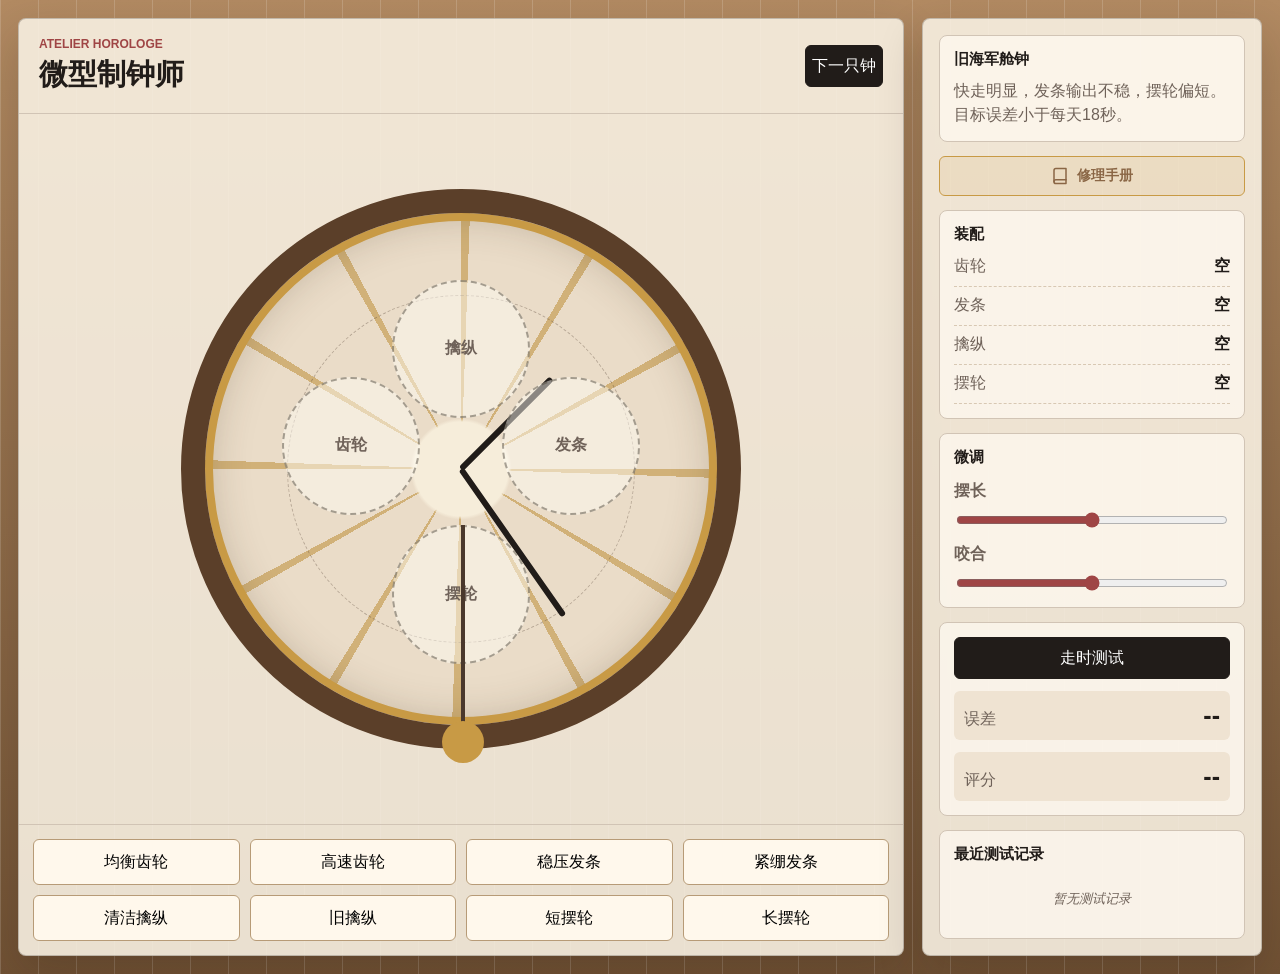
==== index.html @ f0178ba2 ".41104836935399:5402ce473f9d17335f4ff7cd0ebc2e00_6a2e8ff6eaec315a924a44b6.6a2e8ffaeaec315a924a44b8.6" ====
<!doctype html>
<html lang="zh-CN">
  <head>
    <meta charset="UTF-8" />
    <meta name="viewport" content="width=device-width, initial-scale=1.0" />
    <title>微型制钟师</title>
    <link rel="stylesheet" href="./styles.css" />
  </head>
  <body>
    <main class="workbench">
      <section class="clock-area">
        <header class="top">
          <div>
            <p>Atelier Horologe</p>
            <h1>微型制钟师</h1>
          </div>
          <button id="newJob">下一只钟</button>
        </header>

        <div class="clock-shell">
          <div class="clock-face">
            <div class="hand hour"></div>
            <div class="hand minute"></div>
            <div class="socket socket-gear" data-slot="gear"><span>齿轮</span><div class="socket-replace-badge"></div></div>
            <div class="socket socket-spring" data-slot="spring"><span>发条</span><div class="socket-replace-badge"></div></div>
            <div class="socket socket-escapement" data-slot="escapement"><span>擒纵</span><div class="socket-replace-badge"></div></div>
            <div class="socket socket-pendulum" data-slot="pendulum"><span>摆轮</span><div class="socket-replace-badge"></div></div>
            <div class="pendulum" id="pendulum"></div>
          </div>
        </div>

        <div class="parts" aria-label="零件托盘">
          <button draggable="true" data-part="gear:balanced">均衡齿轮</button>
          <button draggable="true" data-part="gear:fast">高速齿轮</button>
          <button draggable="true" data-part="spring:steady">稳压发条</button>
          <button draggable="true" data-part="spring:tight">紧绷发条</button>
          <button draggable="true" data-part="escapement:clean">清洁擒纵</button>
          <button draggable="true" data-part="escapement:worn">旧擒纵</button>
          <button draggable="true" data-part="pendulum:short">短摆轮</button>
          <button draggable="true" data-part="pendulum:long">长摆轮</button>
        </div>
      </section>

      <aside class="side">
        <section class="job">
          <h2 id="jobName">旧海军舱钟</h2>
          <p id="jobFault">故障记录载入中</p>
        </section>

        <button id="manualBtn" class="manual-trigger" aria-label="打开修理手册">
          <svg width="18" height="18" viewBox="0 0 24 24" fill="none" stroke="currentColor" stroke-width="2" stroke-linecap="round" stroke-linejoin="round"><path d="M4 19.5A2.5 2.5 0 0 1 6.5 17H20"/><path d="M6.5 2H20v20H6.5A2.5 2.5 0 0 1 4 19.5v-15A2.5 2.5 0 0 1 6.5 2z"/></svg>
          修理手册
        </button>

        <section class="installed">
          <h2>装配</h2>
          <dl>
            <div data-slot-row="gear"><dt>齿轮</dt><dd><span id="gearSlot">空</span><span class="replace-badge"></span></dd></div>
            <div data-slot-row="spring"><dt>发条</dt><dd><span id="springSlot">空</span><span class="replace-badge"></span></dd></div>
            <div data-slot-row="escapement"><dt>擒纵</dt><dd><span id="escapementSlot">空</span><span class="replace-badge"></span></dd></div>
            <div data-slot-row="pendulum"><dt>摆轮</dt><dd><span id="pendulumSlot">空</span><span class="replace-badge"></span></dd></div>
          </dl>
        </section>

        <section class="tuning">
          <h2>微调</h2>
          <label>
            摆长
            <input id="lengthTune" type="range" min="-8" max="8" value="0" />
          </label>
          <label>
            咬合
            <input id="meshTune" type="range" min="-8" max="8" value="0" />
          </label>
        </section>

        <section class="test">
          <button id="testBtn">走时测试</button>
          <div class="readout">
            <span>误差</span>
            <strong id="errorReadout">--</strong>
          </div>
          <div class="readout">
            <span>评分</span>
            <strong id="scoreReadout">--</strong>
          </div>
        </section>

        <section class="test-history">
          <h2>最近测试记录</h2>
          <ul id="historyList" class="history-list">
            <li class="history-empty">暂无测试记录</li>
          </ul>
        </section>
      </aside>
    </main>

    <div id="manualOverlay" class="manual-overlay" aria-hidden="true">
      <div class="manual-panel">
        <header class="manual-header">
          <h2>修理手册</h2>
          <button id="manualClose" class="manual-close" aria-label="关闭手册">&times;</button>
        </header>

        <nav class="manual-tabs" role="tablist" aria-label="手册章节">
          <button class="manual-tab active" data-tab="advice" role="tab" aria-selected="true">装配建议</button>
          <button class="manual-tab" data-tab="parts" role="tab" aria-selected="false">零件</button>
          <button class="manual-tab" data-tab="tuning" role="tab" aria-selected="false">微调</button>
          <button class="manual-tab" data-tab="tiers" role="tab" aria-selected="false">评分</button>
          <button class="manual-tab" data-tab="calc" role="tab" aria-selected="false">演算</button>
        </nav>

        <div class="manual-body">
          <section class="manual-tab-panel active" id="tab-advice" role="tabpanel">
            <div class="manual-section">
              <h3>当前订单</h3>
              <div class="advice-job">
                <p class="advice-job-name" id="adviceJobName">—</p>
                <p class="advice-job-fault" id="adviceJobFault">—</p>
              </div>
            </div>
            <div class="manual-section">
              <h3>目标零件</h3>
              <ul class="target-list" id="adviceTargetList"></ul>
            </div>
            <div class="manual-section">
              <h3>当前状态</h3>
              <ul class="status-list" id="adviceStatusList"></ul>
              <p class="status-hint" id="adviceStatusHint"></p>
            </div>
          </section>

          <section class="manual-tab-panel" id="tab-parts" role="tabpanel">
            <div class="manual-section">
              <h3>零件类型与效果</h3>
              <table class="parts-table">
                <thead>
                  <tr>
                    <th>零件</th>
                    <th>类型</th>
                    <th>走时影响</th>
                  </tr>
                </thead>
                <tbody id="partsTableBody"></tbody>
              </table>
              <p class="table-hint">点击表格行可在工作台高亮对应零件</p>
            </div>
          </section>

          <section class="manual-tab-panel" id="tab-tuning" role="tabpanel">
            <div class="manual-section">
              <h3>微调规则</h3>
              <ul class="tuning-rules">
                <li>
                  <span class="tune-icon tune-length">⟷</span>
                  <div>
                    <strong>摆长滑块</strong>
                    <p>每格 <span class="effect-num effect-neg">-3 秒/日</span></p>
                    <p class="tune-tip">向左 = 减少误差（走时偏快时调左）</p>
                  </div>
                </li>
                <li>
                  <span class="tune-icon tune-mesh">⚙</span>
                  <div>
                    <strong>咬合滑块</strong>
                    <p>每格 <span class="effect-num effect-pos">+2.2 秒/日</span></p>
                    <p class="tune-tip">向右 = 增加误差（走时偏慢时调右）</p>
                  </div>
                </li>
                <li>
                  <span class="tune-icon tune-missing">✕</span>
                  <div>
                    <strong>未安装零件罚分</strong>
                    <p>擒纵位 <span class="effect-num effect-pos">+42</span>，其余位 <span class="effect-num effect-pos">+34</span></p>
                  </div>
                </li>
                <li>
                  <span class="tune-icon tune-diff">Δ</span>
                  <div>
                    <strong>零件匹配误差</strong>
                    <p>误差 = |已装零件效果 − 目标零件效果|</p>
                  </div>
                </li>
                <li>
                  <span class="tune-icon tune-rand">≈</span>
                  <div>
                    <strong>测试随机波动</strong>
                    <p>±2.5 秒（由系统随机注入，模拟真实走时波动）</p>
                  </div>
                </li>
              </ul>
            </div>
          </section>

          <section class="manual-tab-panel" id="tab-tiers" role="tabpanel">
            <div class="manual-section">
              <h3>评分档位</h3>
              <ul class="tier-list" id="tierList"></ul>
              <p class="tier-hint">以「每日绝对误差秒数」划分</p>
            </div>
          </section>

          <section class="manual-tab-panel" id="tab-calc" role="tabpanel">
            <div class="manual-section">
              <h3>误差演算器</h3>
              <p class="calc-desc">模拟当前装配组合的理论误差（不含随机波动）</p>
              <div class="calc-grid" id="calcGrid"></div>
              <div class="calc-total">
                <span>理论总误差</span>
                <strong id="calcTotal">0 秒/日</strong>
              </div>
              <div class="calc-tune-inputs">
                <label>摆长 <input id="calcLength" type="number" min="-8" max="8" value="0" />格</label>
                <label>咬合 <input id="calcMesh" type="number" min="-8" max="8" value="0" />格</label>
              </div>
              <p class="calc-hint" id="calcHint"></p>
            </div>
          </section>
        </div>
      </div>
    </div>

    <script src="./script.js"></script>
  </body>
</html>
---- styles.css ----
:root {
  --ink: #211c19;
  --muted: #6f6259;
  --paper: #f1eadf;
  --bench: #8a6645;
  --brass: #c89a45;
  --steel: #536879;
  --ruby: #9f4545;
  --line: #d1c4b5;
}

* {
  box-sizing: border-box;
}

body {
  margin: 0;
  min-height: 100vh;
  font-family: Inter, "PingFang SC", "Microsoft YaHei", sans-serif;
  color: var(--ink);
  background:
    linear-gradient(90deg, rgba(255,255,255,0.16) 1px, transparent 1px),
    linear-gradient(#b28a62, #705134);
  background-size: 38px 38px, auto;
}

button,
input {
  font: inherit;
}

.workbench {
  width: min(1380px, 100%);
  min-height: 100vh;
  margin: 0 auto;
  display: grid;
  grid-template-columns: minmax(0, 1fr) 340px;
  gap: 18px;
  padding: 18px;
}

.clock-area,
.side {
  border-radius: 8px;
  border: 1px solid rgba(35, 26, 19, 0.22);
  background: rgba(248, 240, 226, 0.9);
  box-shadow: 0 18px 45px rgba(34, 24, 16, 0.2);
}

.clock-area {
  min-height: 680px;
  display: grid;
  grid-template-rows: auto minmax(420px, 1fr) auto;
  overflow: hidden;
}

.top {
  display: flex;
  align-items: center;
  justify-content: space-between;
  gap: 18px;
  padding: 18px 20px;
  border-bottom: 1px solid var(--line);
}

.top p {
  margin: 0 0 4px;
  color: var(--ruby);
  font-size: 12px;
  font-weight: 800;
  text-transform: uppercase;
}

h1,
h2 {
  margin: 0;
}

h1 {
  font-size: 29px;
}

h2 {
  font-size: 15px;
}

.top button,
.test button {
  min-height: 42px;
  border: 1px solid var(--ink);
  border-radius: 6px;
  color: white;
  background: var(--ink);
  cursor: pointer;
}

.clock-shell {
  display: grid;
  place-items: center;
  padding: 24px;
}

.clock-face {
  position: relative;
  width: min(560px, 80vw);
  aspect-ratio: 1;
  border-radius: 50%;
  border: 24px solid #5b3f29;
  background:
    radial-gradient(circle at center, #f6edda 0 13%, transparent 14%),
    repeating-conic-gradient(from 0deg, #d1b178 0 2deg, transparent 2deg 30deg),
    #eadcc8;
  box-shadow: inset 0 0 0 8px #c89a45, inset 0 0 44px rgba(70, 49, 28, 0.28);
}

.clock-face::before {
  content: "";
  position: absolute;
  inset: 16%;
  border: 1px dashed rgba(79, 61, 48, 0.32);
  border-radius: 50%;
}

.hand {
  position: absolute;
  left: 50%;
  top: 50%;
  width: 6px;
  transform-origin: 50% 100%;
  border-radius: 999px;
  background: var(--ink);
}

.hour {
  height: 25%;
  transform: translate(-50%, -100%) rotate(45deg);
}

.minute {
  height: 35%;
  transform: translate(-50%, -100%) rotate(145deg);
}

.socket {
  position: absolute;
  width: 27%;
  aspect-ratio: 1;
  display: grid;
  place-items: center;
  border: 2px dashed rgba(77, 67, 56, 0.48);
  border-radius: 50%;
  background: rgba(255, 252, 244, 0.48);
  color: var(--muted);
  font-weight: 800;
}

.socket.filled {
  border-style: solid;
  color: white;
  background: var(--steel);
}

.socket.over {
  outline: 5px solid rgba(200, 154, 69, 0.28);
}

.socket.flash-in {
  animation: socketFlashIn 0.9s ease;
}

.socket.replacing {
  animation: socketReplace 1.6s ease;
}

@keyframes socketFlashIn {
  0% { transform: scale(1); box-shadow: 0 0 0 0 rgba(200, 154, 69, 0.7); }
  30% { transform: scale(1.06); box-shadow: 0 0 0 12px rgba(200, 154, 69, 0); }
  100% { transform: scale(1); box-shadow: 0 0 0 0 rgba(200, 154, 69, 0); }
}

@keyframes socketReplace {
  0% { transform: scale(1); box-shadow: 0 0 0 0 rgba(159, 69, 69, 0.6); }
  25% { transform: scale(0.94); box-shadow: 0 0 0 6px rgba(159, 69, 69, 0.25); }
  50% { transform: scale(1.08); box-shadow: 0 0 0 14px rgba(200, 154, 69, 0.15); }
  100% { transform: scale(1); box-shadow: 0 0 0 0 rgba(200, 154, 69, 0); }
}

.socket-replace-badge {
  position: absolute;
  left: 50%;
  bottom: -18px;
  transform: translateX(-50%) translateY(4px);
  padding: 3px 10px;
  border-radius: 999px;
  background: var(--ruby);
  color: white;
  font-size: 11px;
  font-weight: 700;
  white-space: nowrap;
  opacity: 0;
  pointer-events: none;
  transition: opacity 0.25s, transform 0.25s;
}

.socket-replace-badge.show {
  opacity: 1;
  transform: translateX(-50%) translateY(0);
}

.socket-gear {
  left: 15%;
  top: 32%;
}

.socket-spring {
  right: 15%;
  top: 32%;
}

.socket-escapement {
  left: 36.5%;
  top: 13%;
}

.socket-pendulum {
  left: 36.5%;
  bottom: 12%;
}

.pendulum {
  position: absolute;
  left: 50%;
  top: 61%;
  width: 4px;
  height: 43%;
  background: #4a382c;
  transform-origin: top center;
  animation: swing 1.4s ease-in-out infinite alternate;
}

.pendulum::after {
  content: "";
  position: absolute;
  left: 50%;
  bottom: -18px;
  width: 42px;
  height: 42px;
  border-radius: 50%;
  transform: translateX(-50%);
  background: var(--brass);
}

@keyframes swing {
  from { transform: rotate(-7deg); }
  to { transform: rotate(7deg); }
}

.parts {
  display: grid;
  grid-template-columns: repeat(4, minmax(110px, 1fr));
  gap: 10px;
  padding: 14px;
  border-top: 1px solid var(--line);
}

.parts button {
  min-height: 46px;
  border: 1px solid #b79b77;
  border-radius: 6px;
  background: #fff8ec;
  cursor: grab;
}

.parts button:active {
  cursor: grabbing;
}

.side {
  padding: 16px;
  display: grid;
  align-content: start;
  gap: 14px;
}

.job,
.installed,
.tuning,
.test {
  border: 1px solid var(--line);
  border-radius: 8px;
  background: rgba(255, 250, 241, 0.72);
  padding: 14px;
}

.job p {
  margin: 10px 0 0;
  color: var(--muted);
  line-height: 1.5;
}

dl {
  margin: 12px 0 0;
  display: grid;
  gap: 8px;
}

dl div {
  display: flex;
  justify-content: space-between;
  gap: 12px;
  border-bottom: 1px dashed #d8c8b3;
  padding-bottom: 7px;
}

dt {
  color: var(--muted);
}

dd {
  margin: 0;
  font-weight: 800;
  text-align: right;
  display: flex;
  flex-direction: column;
  align-items: flex-end;
  gap: 2px;
}

.installed [data-slot-row] {
  transition: background 0.2s, border-color 0.2s;
  position: relative;
}

.installed [data-slot-row].flash-in {
  animation: slotRowFlash 0.9s ease;
}

.installed [data-slot-row].replacing {
  animation: slotRowReplace 1.6s ease;
}

@keyframes slotRowFlash {
  0% { background: transparent; }
  25% { background: rgba(200, 154, 69, 0.25); }
  100% { background: transparent; }
}

@keyframes slotRowReplace {
  0% { background: transparent; }
  20% { background: rgba(159, 69, 69, 0.18); }
  50% { background: rgba(200, 154, 69, 0.2); }
  100% { background: transparent; }
}

.replace-badge {
  font-size: 11px;
  font-weight: 600;
  color: var(--ruby);
  opacity: 0;
  transform: translateY(-3px);
  transition: opacity 0.25s, transform 0.25s;
  font-style: italic;
}

.replace-badge.show {
  opacity: 1;
  transform: translateY(0);
}

.tuning {
  display: grid;
  gap: 14px;
}

label {
  display: grid;
  gap: 8px;
  color: var(--muted);
  font-weight: 700;
}

input[type="range"] {
  accent-color: var(--ruby);
}

.test {
  display: grid;
  gap: 12px;
}

.readout {
  display: flex;
  align-items: baseline;
  justify-content: space-between;
  gap: 12px;
  padding: 10px;
  border-radius: 6px;
  background: #efe3d2;
}

.readout span {
  color: var(--muted);
}

.readout strong {
  font-size: 25px;
}

.manual-trigger {
  display: flex;
  align-items: center;
  justify-content: center;
  gap: 8px;
  width: 100%;
  min-height: 40px;
  border: 1px solid var(--brass);
  border-radius: 6px;
  background: rgba(200, 154, 69, 0.12);
  color: var(--bench);
  font-weight: 800;
  font-size: 14px;
  cursor: pointer;
  transition: background 0.2s, box-shadow 0.2s;
}

.manual-trigger:hover {
  background: rgba(200, 154, 69, 0.25);
  box-shadow: 0 2px 8px rgba(200, 154, 69, 0.2);
}

.manual-trigger svg {
  flex-shrink: 0;
}

.manual-overlay {
  position: fixed;
  inset: 0;
  z-index: 100;
  display: flex;
  justify-content: flex-end;
  background: rgba(33, 28, 25, 0.45);
  opacity: 0;
  visibility: hidden;
  transition: opacity 0.3s, visibility 0.3s;
}

.manual-overlay.open {
  opacity: 1;
  visibility: visible;
}

.manual-panel {
  width: min(420px, 88vw);
  height: 100vh;
  display: grid;
  grid-template-rows: auto auto 1fr;
  background: var(--paper);
  border-left: 3px solid var(--brass);
  box-shadow: -8px 0 36px rgba(34, 24, 16, 0.25);
  transform: translateX(100%);
  transition: transform 0.35s cubic-bezier(0.4, 0, 0.2, 1);
  overflow: hidden;
}

.manual-overlay.open .manual-panel {
  transform: translateX(0);
}

.manual-header {
  display: flex;
  align-items: center;
  justify-content: space-between;
  padding: 16px 18px;
  border-bottom: 2px solid var(--line);
  background: rgba(200, 154, 69, 0.08);
}

.manual-header h2 {
  font-size: 18px;
  letter-spacing: 0.5px;
}

.manual-close {
  width: 34px;
  height: 34px;
  display: grid;
  place-items: center;
  border: 1px solid var(--line);
  border-radius: 6px;
  background: transparent;
  font-size: 22px;
  color: var(--muted);
  cursor: pointer;
  transition: background 0.15s, color 0.15s;
}

.manual-close:hover {
  background: var(--ink);
  color: white;
}

.manual-body {
  padding: 18px;
  overflow-y: auto;
  display: grid;
  gap: 18px;
  align-content: start;
}

.manual-body::-webkit-scrollbar {
  width: 6px;
}

.manual-body::-webkit-scrollbar-thumb {
  background: var(--line);
  border-radius: 3px;
}

.manual-section {
  border: 1px solid var(--line);
  border-radius: 8px;
  background: rgba(255, 250, 241, 0.72);
  padding: 14px;
}

.manual-section h3 {
  margin: 0 0 12px;
  font-size: 14px;
  color: var(--ruby);
  text-transform: uppercase;
  letter-spacing: 1px;
}

.manual-section table {
  width: 100%;
  border-collapse: collapse;
  font-size: 13px;
}

.manual-section th {
  text-align: left;
  color: var(--muted);
  font-weight: 700;
  padding: 4px 6px 8px;
  border-bottom: 1px solid var(--line);
}

.manual-section td {
  padding: 6px;
  border-bottom: 1px dashed #e2d6c6;
}

.manual-section tr:last-child td {
  border-bottom: none;
}

.manual-section .effect-num {
  font-weight: 800;
  font-variant-numeric: tabular-nums;
}

.effect-pos {
  color: var(--ruby);
}

.effect-neg {
  color: var(--steel);
}

.manual-section ul {
  margin: 0;
  padding: 0 0 0 18px;
  line-height: 1.7;
  font-size: 13px;
  color: var(--ink);
}

.manual-section ul li {
  margin-bottom: 4px;
}

.tier-list {
  list-style: none;
  padding: 0;
  margin: 0;
  display: grid;
  gap: 6px;
}

.tier-item {
  display: flex;
  align-items: center;
  gap: 10px;
  padding: 6px 10px;
  border-radius: 6px;
  background: #efe3d2;
  font-size: 13px;
}

.tier-badge {
  width: 30px;
  height: 30px;
  display: grid;
  place-items: center;
  border-radius: 6px;
  font-weight: 900;
  font-size: 15px;
  color: white;
  flex-shrink: 0;
}

.tier-s .tier-badge { background: #b8860b; }
.tier-a .tier-badge { background: var(--ruby); }
.tier-b .tier-badge { background: var(--steel); }
.tier-c .tier-badge { background: #7a6e5d; }
.tier-d .tier-badge { background: #5a4f42; }

.tier-desc {
  color: var(--muted);
  font-size: 12px;
}

.manual-tabs {
  display: flex;
  gap: 2px;
  padding: 0 10px;
  border-bottom: 1px solid var(--line);
  background: rgba(200, 154, 69, 0.05);
  overflow-x: auto;
  flex-shrink: 0;
}

.manual-tabs::-webkit-scrollbar {
  height: 3px;
}

.manual-tabs::-webkit-scrollbar-thumb {
  background: var(--line);
}

.manual-tab {
  flex-shrink: 0;
  padding: 10px 14px;
  border: none;
  border-bottom: 2px solid transparent;
  background: transparent;
  color: var(--muted);
  font-size: 13px;
  font-weight: 700;
  cursor: pointer;
  transition: color 0.15s, border-color 0.15s;
}

.manual-tab:hover {
  color: var(--ink);
}

.manual-tab.active {
  color: var(--ruby);
  border-bottom-color: var(--ruby);
}

.manual-tab-panel {
  display: none;
  gap: 18px;
  align-content: start;
}

.manual-tab-panel.active {
  display: grid;
}

.advice-job-name {
  margin: 0;
  font-size: 16px;
  font-weight: 800;
  color: var(--ink);
}

.advice-job-fault {
  margin: 6px 0 0;
  color: var(--muted);
  font-size: 13px;
  line-height: 1.55;
}

.target-list,
.status-list {
  list-style: none;
  padding: 0;
  margin: 0;
  display: grid;
  gap: 6px;
}

.target-list li,
.status-list li {
  display: flex;
  align-items: center;
  justify-content: space-between;
  padding: 8px 10px;
  border-radius: 6px;
  font-size: 13px;
  background: #fff8ec;
  border: 1px solid var(--line);
}

.target-list li {
  background: rgba(200, 154, 69, 0.1);
  border-color: rgba(200, 154, 69, 0.3);
}

.status-list li.status-correct {
  background: rgba(92, 148, 110, 0.12);
  border-color: rgba(92, 148, 110, 0.35);
}

.status-list li.status-correct::after {
  content: "✓";
  color: #5c946e;
  font-weight: 900;
  margin-left: 8px;
}

.status-list li.status-wrong {
  background: rgba(159, 69, 69, 0.1);
  border-color: rgba(159, 69, 69, 0.3);
}

.status-list li.status-wrong::after {
  content: "✗";
  color: var(--ruby);
  font-weight: 900;
  margin-left: 8px;
}

.status-list li.status-empty {
  background: rgba(122, 110, 93, 0.1);
  border-style: dashed;
}

.status-list .slot-label,
.target-list .slot-label {
  color: var(--muted);
  font-weight: 700;
  min-width: 48px;
}

.status-list .part-name,
.target-list .part-name {
  font-weight: 800;
  flex: 1;
  text-align: right;
}

.status-hint {
  margin: 12px 0 0;
  padding: 10px 12px;
  border-radius: 6px;
  font-size: 12px;
  line-height: 1.55;
  background: rgba(83, 104, 121, 0.08);
  color: var(--steel);
  border-left: 3px solid var(--steel);
}

.status-hint.status-good {
  background: rgba(92, 148, 110, 0.1);
  color: #4b7a5c;
  border-left-color: #5c946e;
}

.parts-table tbody tr {
  cursor: pointer;
  transition: background 0.15s;
}

.parts-table tbody tr:hover {
  background: rgba(200, 154, 69, 0.12);
}

.parts-table tbody tr.row-highlight {
  background: rgba(200, 154, 69, 0.28);
  animation: rowPulse 0.5s ease;
}

@keyframes rowPulse {
  0% { background: rgba(200, 154, 69, 0.45); }
  100% { background: rgba(200, 154, 69, 0.28); }
}

.parts-button-highlight {
  animation: partButtonPulse 0.6s ease;
  box-shadow: 0 0 0 3px rgba(200, 154, 69, 0.55);
  border-color: var(--brass);
}

@keyframes partButtonPulse {
  0%, 100% { box-shadow: 0 0 0 3px rgba(200, 154, 69, 0.55); }
  50% { box-shadow: 0 0 0 6px rgba(200, 154, 69, 0.25); }
}

.table-hint {
  margin: 10px 0 0;
  padding: 0 2px;
  color: var(--muted);
  font-size: 12px;
  font-style: italic;
}

.tuning-rules {
  list-style: none;
  padding: 0;
  margin: 0;
  display: grid;
  gap: 12px;
}

.tuning-rules li {
  display: flex;
  gap: 12px;
  padding: 10px;
  border-radius: 6px;
  background: #fff8ec;
  border: 1px solid var(--line);
}

.tuning-rules li strong {
  display: block;
  margin-bottom: 2px;
  font-size: 13px;
}

.tuning-rules li p {
  margin: 3px 0 0;
  font-size: 12px;
  color: var(--ink);
  line-height: 1.45;
}

.tune-icon {
  width: 34px;
  height: 34px;
  flex-shrink: 0;
  display: grid;
  place-items: center;
  border-radius: 6px;
  font-size: 16px;
  font-weight: 900;
  background: var(--paper);
  border: 1px solid var(--line);
}

.tune-icon.tune-length { color: var(--steel); background: rgba(83, 104, 121, 0.1); }
.tune-icon.tune-mesh { color: var(--brass); background: rgba(200, 154, 69, 0.18); }
.tune-icon.tune-missing { color: var(--ruby); background: rgba(159, 69, 69, 0.1); }
.tune-icon.tune-diff { color: #5c946e; background: rgba(92, 148, 110, 0.12); }
.tune-icon.tune-rand { color: #7a6e5d; background: rgba(122, 110, 93, 0.12); }

.tune-tip {
  color: var(--muted) !important;
  font-style: italic;
}

.tier-hint {
  margin: 12px 0 0;
  color: var(--muted);
  font-size: 12px;
  font-style: italic;
  text-align: center;
}

.calc-desc {
  margin: -4px 0 12px;
  color: var(--muted);
  font-size: 12px;
  line-height: 1.5;
}

.calc-grid {
  display: grid;
  gap: 4px;
  margin-bottom: 14px;
}

.calc-row {
  display: grid;
  grid-template-columns: 60px 1fr auto auto;
  gap: 8px;
  align-items: center;
  padding: 8px 10px;
  border-radius: 6px;
  background: #fff8ec;
  border: 1px solid var(--line);
  font-size: 13px;
}

.calc-row .calc-slot {
  color: var(--muted);
  font-weight: 700;
  font-size: 12px;
}

.calc-row .calc-part {
  font-weight: 800;
}

.calc-row .calc-target {
  color: var(--muted);
  font-size: 12px;
}

.calc-row .calc-error {
  font-weight: 800;
  font-variant-numeric: tabular-nums;
  min-width: 56px;
  text-align: right;
}

.calc-row.calc-empty .calc-part {
  color: var(--muted);
  font-style: italic;
  font-weight: 500;
}

.calc-total {
  display: flex;
  align-items: baseline;
  justify-content: space-between;
  padding: 12px 14px;
  border-radius: 6px;
  background: var(--ink);
  color: white;
  margin-bottom: 14px;
}

.calc-total span {
  font-size: 12px;
  opacity: 0.7;
}

.calc-total strong {
  font-size: 20px;
  font-variant-numeric: tabular-nums;
}

.calc-tune-inputs {
  display: grid;
  grid-template-columns: 1fr 1fr;
  gap: 10px;
  margin-bottom: 8px;
}

.calc-tune-inputs label {
  display: flex;
  align-items: center;
  gap: 6px;
  font-size: 12px;
  color: var(--ink);
}

.calc-tune-inputs input {
  width: 62px;
  padding: 6px 8px;
  border: 1px solid var(--line);
  border-radius: 5px;
  font-size: 13px;
  font-variant-numeric: tabular-nums;
  text-align: center;
  background: #fff8ec;
}

.calc-hint {
  margin: 10px 0 0;
  padding: 10px 12px;
  border-radius: 6px;
  font-size: 12px;
  line-height: 1.55;
}

.calc-hint.calc-tier-s {
  background: rgba(184, 134, 11, 0.12);
  color: #8a6309;
  border-left: 3px solid #b8860b;
}

.calc-hint.calc-tier-a {
  background: rgba(159, 69, 69, 0.1);
  color: var(--ruby);
  border-left: 3px solid var(--ruby);
}

.calc-hint.calc-tier-b {
  background: rgba(83, 104, 121, 0.1);
  color: var(--steel);
  border-left: 3px solid var(--steel);
}

.calc-hint.calc-tier-c {
  background: rgba(122, 110, 93, 0.12);
  color: #5a4f42;
  border-left: 3px solid #7a6e5d;
}

.calc-hint.calc-tier-d {
  background: rgba(90, 79, 66, 0.14);
  color: #3d352c;
  border-left: 3px solid #5a4f42;
}

@media (max-width: 980px) {
  .workbench {
    grid-template-columns: 1fr;
  }

  .parts {
    grid-template-columns: repeat(2, 1fr);
  }
}

.test-history {
  border: 1px solid var(--line);
  border-radius: 8px;
  background: rgba(255, 250, 241, 0.72);
  padding: 14px;
}

.test-history h2 {
  margin-bottom: 10px;
}

.history-list {
  list-style: none;
  padding: 0;
  margin: 0;
  display: grid;
  gap: 8px;
}

.history-empty {
  text-align: center;
  color: var(--muted);
  font-size: 13px;
  padding: 16px 8px;
  font-style: italic;
}

.history-item {
  padding: 10px 12px;
  border-radius: 6px;
  background: #fff8ec;
  border: 1px solid var(--line);
  font-size: 12px;
  animation: historySlideIn 0.3s ease;
}

@keyframes historySlideIn {
  from {
    opacity: 0;
    transform: translateY(-6px);
  }
  to {
    opacity: 1;
    transform: translateY(0);
  }
}

.history-job {
  display: flex;
  align-items: center;
  justify-content: space-between;
  margin-bottom: 6px;
}

.history-job-name {
  font-weight: 800;
  font-size: 13px;
  color: var(--ink);
}

.history-score {
  font-size: 11px;
  font-weight: 900;
  padding: 2px 8px;
  border-radius: 4px;
  color: white;
}

.history-score.score-s { background: #b8860b; }
.history-score.score-a { background: var(--ruby); }
.history-score.score-b { background: var(--steel); }
.history-score.score-c { background: #7a6e5d; }
.history-score.score-d { background: #5a4f42; }

.history-error {
  color: var(--muted);
  margin-bottom: 6px;
  font-variant-numeric: tabular-nums;
}

.history-error strong {
  color: var(--ink);
  font-size: 13px;
}

.history-parts {
  display: grid;
  grid-template-columns: 1fr 1fr;
  gap: 3px 10px;
  color: var(--muted);
  font-size: 11px;
}

.history-parts span {
  display: flex;
  justify-content: space-between;
  gap: 6px;
}

.history-parts strong {
  color: var(--ink);
  font-weight: 700;
  text-align: right;
}

.history-tune {
  margin-top: 6px;
  padding-top: 6px;
  border-top: 1px dashed #e2d6c6;
  display: flex;
  gap: 12px;
  color: var(--muted);
  font-size: 11px;
}

.history-tune span {
  font-variant-numeric: tabular-nums;
}

@media (max-width: 600px) {
  .workbench {
    padding: 10px;
  }

  .top {
    align-items: stretch;
    flex-direction: column;
  }
}
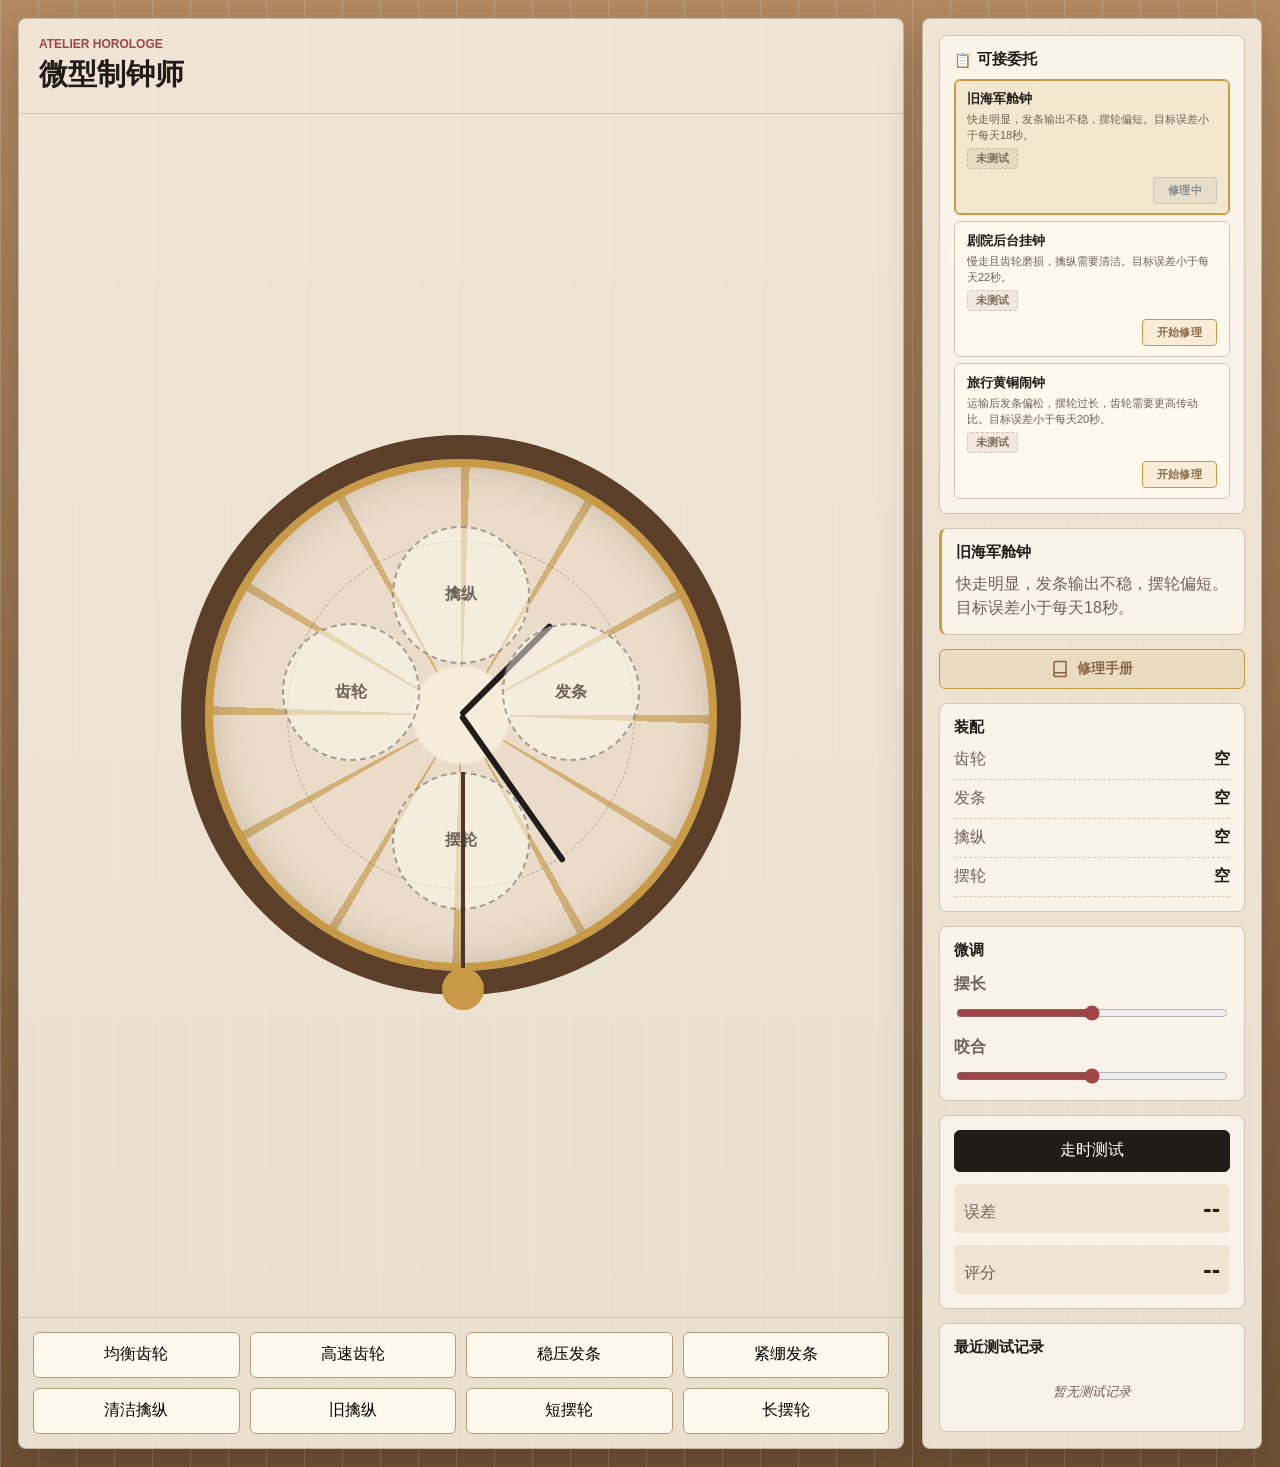
==== commit 06d565fd: ".41104836935399:369981bd9e8983a228cfa83fad620469_6a2e9b85eaec315a924a4b01.6a2e9b86eaec315a924a4b03.6" ====
--- a/index.html
+++ b/index.html
@@ -14,7 +14,6 @@
             <p>Atelier Horologe</p>
             <h1>微型制钟师</h1>
           </div>
-          <button id="newJob">下一只钟</button>
         </header>
 
         <div class="clock-shell">
@@ -42,7 +41,12 @@
       </section>
 
       <aside class="side">
-        <section class="job">
+        <section class="commission-board">
+          <h2>可接委托</h2>
+          <ul id="jobList" class="job-list"></ul>
+        </section>
+
+        <section class="job active-job">
           <h2 id="jobName">旧海军舱钟</h2>
           <p id="jobFault">故障记录载入中</p>
         </section>
--- a/styles.css
+++ b/styles.css
@@ -84,7 +84,6 @@
   font-size: 15px;
 }
 
-.top button,
 .test button {
   min-height: 42px;
   border: 1px solid var(--ink);
@@ -92,6 +91,18 @@
   color: white;
   background: var(--ink);
   cursor: pointer;
+  transition: opacity 0.2s, background 0.2s, transform 0.1s;
+}
+
+.test button:hover:not(:disabled):not(.is-disabled) {
+  background: #3a322c;
+}
+
+.test button:disabled,
+.test button.is-disabled {
+  opacity: 0.45;
+  cursor: not-allowed;
+  background: #5a4f42;
 }
 
 .clock-shell {
@@ -170,6 +181,12 @@
 
 .socket.replacing {
   animation: socketReplace 1.6s ease;
+}
+
+.socket.is-disabled {
+  pointer-events: none;
+  opacity: 0.6;
+  filter: saturate(0.5);
 }
 
 @keyframes socketFlashIn {
@@ -269,10 +286,44 @@
   border-radius: 6px;
   background: #fff8ec;
   cursor: grab;
-}
-
-.parts button:active {
+  transition: opacity 0.2s, filter 0.2s, background 0.15s;
+}
+
+.parts button:active:not(:disabled):not(.is-disabled) {
   cursor: grabbing;
+}
+
+.parts button:hover:not(:disabled):not(.is-disabled) {
+  background: #fff1d6;
+  border-color: var(--brass);
+}
+
+.parts button:disabled,
+.parts button.is-disabled {
+  opacity: 0.5;
+  filter: grayscale(0.4);
+  cursor: not-allowed;
+  background: #ede6d8;
+}
+
+.parts.is-disabled {
+  position: relative;
+}
+
+.parts.is-disabled::after {
+  content: "测试中";
+  position: absolute;
+  inset: 0;
+  display: grid;
+  place-items: center;
+  background: rgba(241, 234, 223, 0.85);
+  border-radius: 6px;
+  color: var(--muted);
+  font-weight: 800;
+  font-size: 14px;
+  letter-spacing: 2px;
+  pointer-events: none;
+  backdrop-filter: blur(2px);
 }
 
 .side {
@@ -298,6 +349,144 @@
   line-height: 1.5;
 }
 
+.commission-board {
+  border: 1px solid var(--line);
+  border-radius: 8px;
+  background: rgba(255, 250, 241, 0.72);
+  padding: 14px;
+}
+
+.commission-board h2 {
+  display: flex;
+  align-items: center;
+  gap: 6px;
+}
+
+.commission-board h2::before {
+  content: "📋";
+  font-size: 14px;
+}
+
+.job-list {
+  list-style: none;
+  margin: 10px 0 0;
+  padding: 0;
+  display: grid;
+  gap: 6px;
+}
+
+.job-list-item {
+  display: flex;
+  flex-direction: column;
+  gap: 4px;
+  padding: 10px 12px;
+  border: 1px solid var(--line);
+  border-radius: 6px;
+  background: #fff8ec;
+  cursor: pointer;
+  transition: background 0.15s, border-color 0.15s, box-shadow 0.15s, transform 0.1s;
+  outline: none;
+}
+
+.job-list-item:focus-visible {
+  border-color: var(--ruby);
+  box-shadow: 0 0 0 2px rgba(159, 69, 69, 0.25);
+}
+
+.job-list-item:hover:not(.active):not(.is-disabled) {
+  background: #fff1d6;
+  border-color: var(--brass);
+  transform: translateY(-1px);
+  box-shadow: 0 2px 6px rgba(34, 24, 16, 0.08);
+}
+
+.job-list-item.active {
+  background: rgba(200, 154, 69, 0.15);
+  border-color: var(--brass);
+  box-shadow: inset 0 0 0 1px var(--brass);
+  cursor: default;
+}
+
+.job-list-item.is-disabled {
+  opacity: 0.5;
+  cursor: not-allowed;
+  pointer-events: none;
+}
+
+.job-list-item-name {
+  font-weight: 800;
+  font-size: 13px;
+  color: var(--ink);
+}
+
+.job-list-item-fault {
+  font-size: 11px;
+  color: var(--muted);
+  line-height: 1.45;
+  display: -webkit-box;
+  -webkit-line-clamp: 2;
+  -webkit-box-orient: vertical;
+  overflow: hidden;
+}
+
+.job-list-item-status {
+  font-size: 11px;
+  font-weight: 700;
+  padding: 2px 8px;
+  border-radius: 4px;
+  display: inline-block;
+  width: fit-content;
+}
+
+.job-list-item-status.job-status-idle {
+  background: rgba(122, 110, 93, 0.1);
+  color: #7a6e5d;
+  border: 1px dashed rgba(122, 110, 93, 0.3);
+}
+
+.job-list-item-status.job-status-done {
+  background: rgba(92, 148, 110, 0.12);
+  color: #4b7a5c;
+  border: 1px solid rgba(92, 148, 110, 0.3);
+}
+
+.job-list-item-start {
+  align-self: flex-end;
+  margin-top: 4px;
+  padding: 5px 14px;
+  border: 1px solid var(--brass);
+  border-radius: 4px;
+  background: rgba(200, 154, 69, 0.12);
+  color: var(--bench);
+  font-size: 11px;
+  font-weight: 800;
+  cursor: pointer;
+  transition: background 0.15s, box-shadow 0.15s, transform 0.1s;
+  letter-spacing: 0.3px;
+}
+
+.job-list-item-start:hover:not(:disabled) {
+  background: rgba(200, 154, 69, 0.28);
+  box-shadow: 0 2px 6px rgba(200, 154, 69, 0.25);
+  transform: translateY(-1px);
+}
+
+.job-list-item-start:active:not(:disabled) {
+  transform: translateY(0);
+}
+
+.job-list-item-start:disabled {
+  background: rgba(83, 104, 121, 0.1);
+  border-color: rgba(83, 104, 121, 0.3);
+  color: var(--steel);
+  cursor: default;
+  opacity: 0.7;
+}
+
+.active-job {
+  border-left: 3px solid var(--brass);
+}
+
 dl {
   margin: 12px 0 0;
   display: grid;
@@ -370,6 +559,29 @@
 .tuning {
   display: grid;
   gap: 14px;
+  position: relative;
+  transition: filter 0.2s, opacity 0.2s;
+}
+
+.tuning.is-disabled {
+  filter: saturate(0.6);
+}
+
+.tuning.is-disabled::after {
+  content: "测试中";
+  position: absolute;
+  inset: 0;
+  display: grid;
+  place-items: center;
+  background: rgba(255, 250, 241, 0.9);
+  border-radius: 8px;
+  color: var(--muted);
+  font-weight: 800;
+  font-size: 14px;
+  letter-spacing: 2px;
+  pointer-events: none;
+  z-index: 10;
+  backdrop-filter: blur(2px);
 }
 
 label {
@@ -381,6 +593,14 @@
 
 input[type="range"] {
   accent-color: var(--ruby);
+  transition: opacity 0.2s, filter 0.2s;
+}
+
+input[type="range"]:disabled,
+input[type="range"].is-disabled {
+  opacity: 0.5;
+  cursor: not-allowed;
+  filter: grayscale(0.3);
 }
 
 .test {
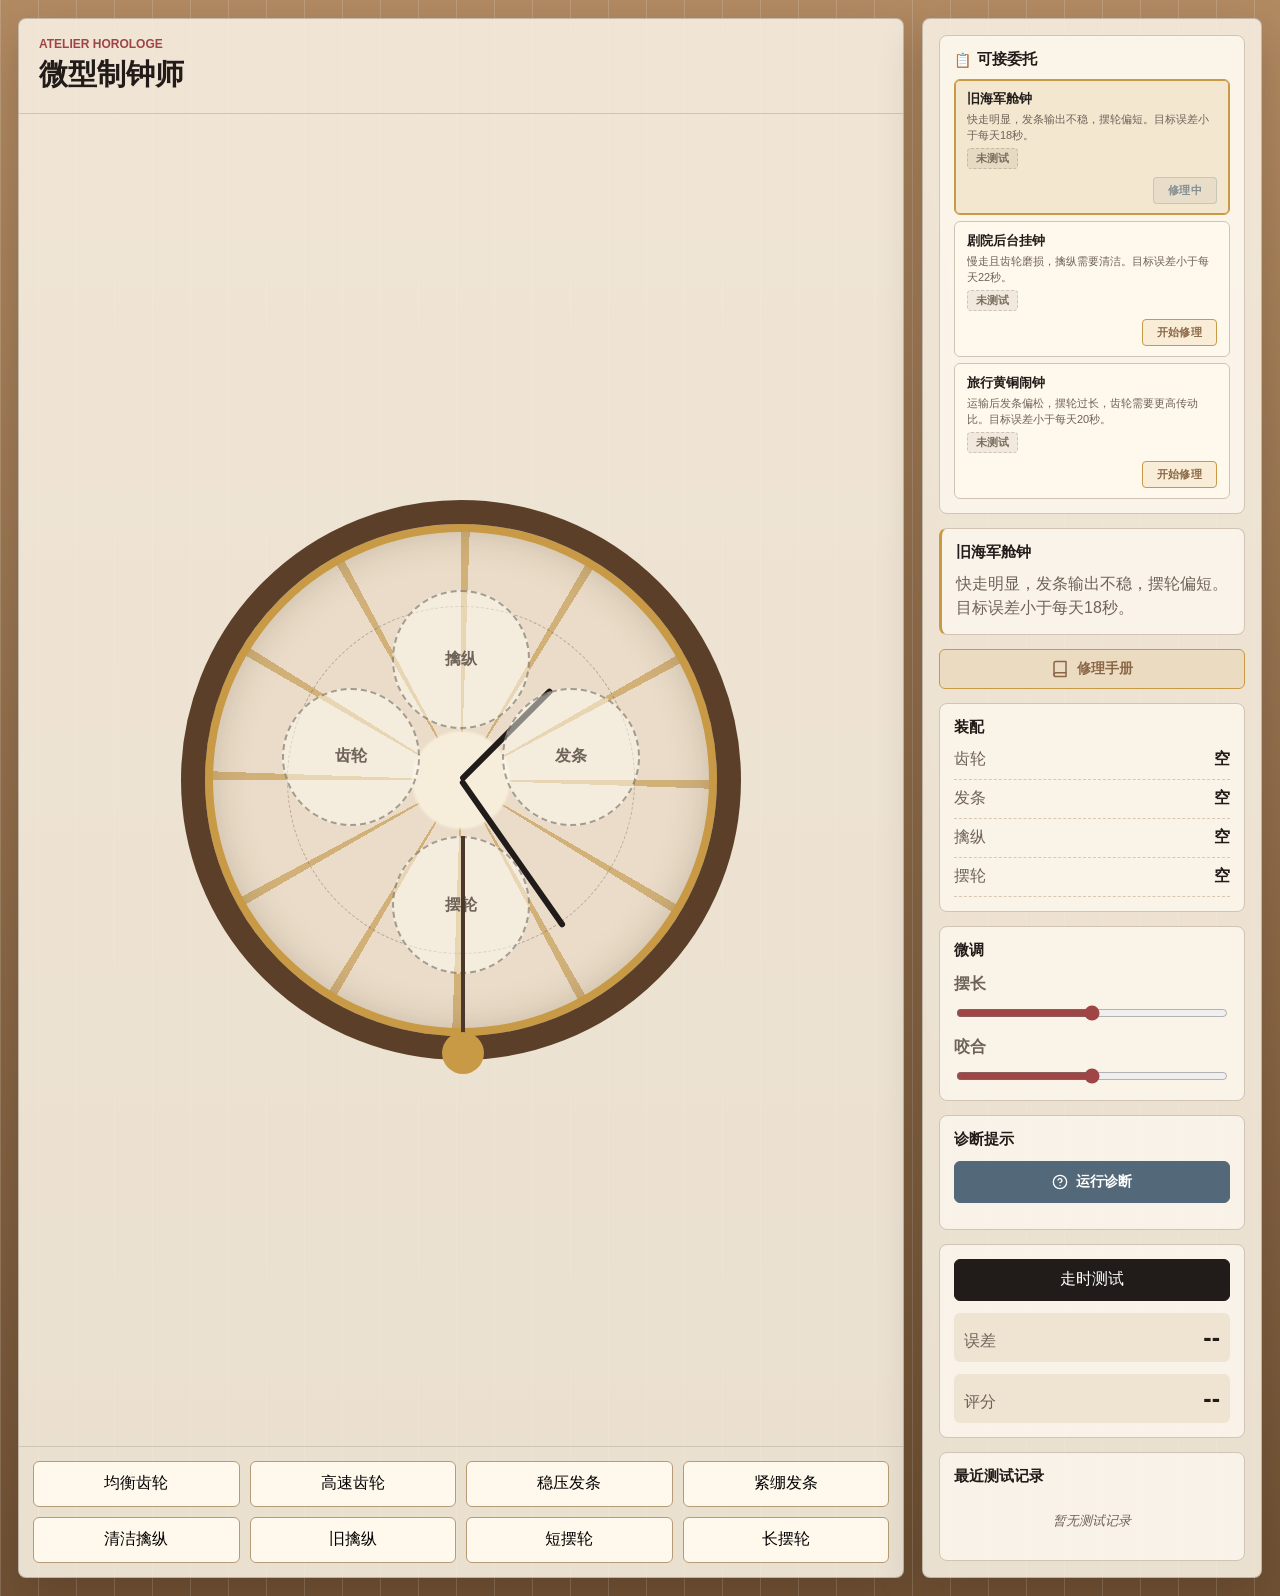
==== commit 9483fb85: ".41104836935399:3f1bb127425fcb2002b623b0a62a3fb0_6a2e9eeaeaec315a924a4c70.6a2e9eedeaec315a924a4c72.6" ====
--- a/index.html
+++ b/index.html
@@ -78,6 +78,15 @@
           </label>
         </section>
 
+        <section class="diagnostics">
+          <h2>诊断提示</h2>
+          <button id="diagnoseBtn" class="diagnose-btn">
+            <svg width="16" height="16" viewBox="0 0 24 24" fill="none" stroke="currentColor" stroke-width="2" stroke-linecap="round" stroke-linejoin="round"><circle cx="12" cy="12" r="10"/><path d="M9.09 9a3 3 0 0 1 5.83 1c0 2-3 3-3 3"/><line x1="12" y1="17" x2="12.01" y2="17"/></svg>
+            运行诊断
+          </button>
+          <div id="diagnosticTip" class="diagnostic-tip" aria-live="polite"></div>
+        </section>
+
         <section class="test">
           <button id="testBtn">走时测试</button>
           <div class="readout">
--- a/styles.css
+++ b/styles.css
@@ -603,6 +603,117 @@
   filter: grayscale(0.3);
 }
 
+.diagnostics {
+  border: 1px solid var(--line);
+  border-radius: 8px;
+  background: rgba(255, 250, 241, 0.72);
+  padding: 14px;
+  display: grid;
+  gap: 12px;
+}
+
+.diagnose-btn {
+  display: flex;
+  align-items: center;
+  justify-content: center;
+  gap: 8px;
+  width: 100%;
+  min-height: 42px;
+  border: 1px solid var(--steel);
+  border-radius: 6px;
+  color: white;
+  background: var(--steel);
+  font-weight: 800;
+  font-size: 14px;
+  cursor: pointer;
+  transition: opacity 0.2s, background 0.2s, transform 0.1s;
+}
+
+.diagnose-btn:hover:not(:disabled):not(.is-disabled) {
+  background: #3f5364;
+}
+
+.diagnose-btn:disabled,
+.diagnose-btn.is-disabled {
+  opacity: 0.45;
+  cursor: not-allowed;
+  background: #5a4f42;
+}
+
+.diagnose-btn svg {
+  flex-shrink: 0;
+}
+
+.diagnostic-tip {
+  min-height: 48px;
+  padding: 12px 14px;
+  border-radius: 6px;
+  font-size: 13px;
+  line-height: 1.55;
+  background: rgba(122, 110, 93, 0.08);
+  border-left: 3px solid var(--muted);
+  color: var(--muted);
+  display: flex;
+  align-items: center;
+  transition: all 0.3s ease;
+}
+
+.diagnostic-tip:empty {
+  padding: 0;
+  border: none;
+  background: transparent;
+  min-height: 0;
+}
+
+.diagnostic-tip.diagnostic-info {
+  background: rgba(83, 104, 121, 0.1);
+  border-left-color: var(--steel);
+  color: var(--steel);
+}
+
+.diagnostic-tip.diagnostic-warn {
+  background: rgba(200, 154, 69, 0.15);
+  border-left-color: var(--brass);
+  color: #8a6a2f;
+}
+
+.diagnostic-tip.diagnostic-error {
+  background: rgba(159, 69, 69, 0.1);
+  border-left-color: var(--ruby);
+  color: var(--ruby);
+}
+
+.diagnostic-tip.diagnostic-good {
+  background: rgba(92, 148, 110, 0.12);
+  border-left-color: #5c946e;
+  color: #4b7a5c;
+}
+
+.diagnostic-tip .tip-icon {
+  font-size: 18px;
+  margin-right: 10px;
+  flex-shrink: 0;
+}
+
+.diagnostic-tip .tip-text {
+  flex: 1;
+}
+
+@keyframes tipReveal {
+  from {
+    opacity: 0;
+    transform: translateY(4px);
+  }
+  to {
+    opacity: 1;
+    transform: translateY(0);
+  }
+}
+
+.diagnostic-tip:not(:empty) {
+  animation: tipReveal 0.3s ease;
+}
+
 .test {
   display: grid;
   gap: 12px;
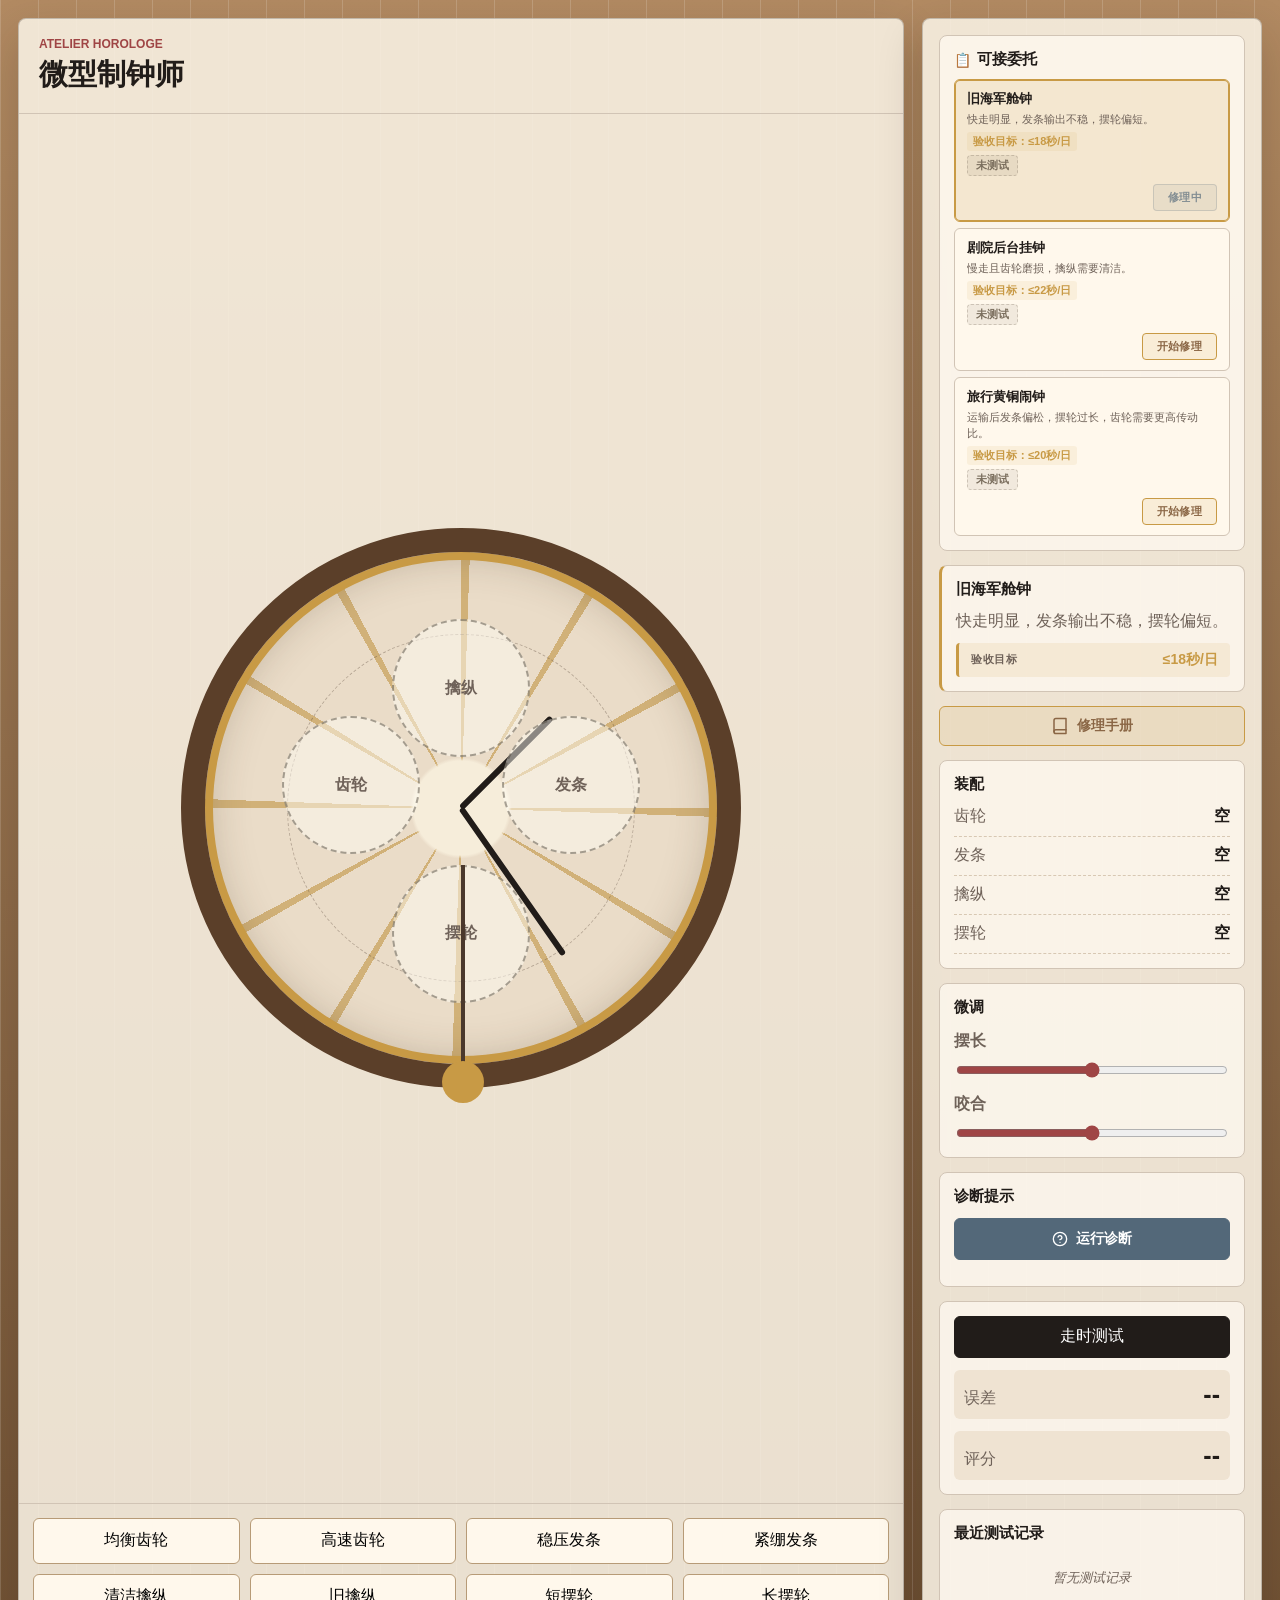
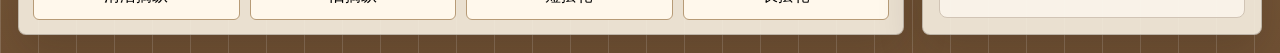
==== commit 028e5571: ".41104836935399:9175483b1f295bb0a32cbb098959c42c_6a2ea5f8eaec315a924a4f91.6a2ea5fbeaec315a924a4f96.6" ====
--- a/index.html
+++ b/index.html
@@ -49,6 +49,10 @@
         <section class="job active-job">
           <h2 id="jobName">旧海军舱钟</h2>
           <p id="jobFault">故障记录载入中</p>
+          <div class="job-acceptance" id="jobAcceptance">
+            <span class="acceptance-label">验收目标</span>
+            <span class="acceptance-value" id="jobAcceptanceValue">—</span>
+          </div>
         </section>
 
         <button id="manualBtn" class="manual-trigger" aria-label="打开修理手册">
@@ -130,6 +134,10 @@
               <div class="advice-job">
                 <p class="advice-job-name" id="adviceJobName">—</p>
                 <p class="advice-job-fault" id="adviceJobFault">—</p>
+                <div class="advice-acceptance">
+                  <span class="acceptance-label">验收目标</span>
+                  <span class="acceptance-value" id="adviceAcceptanceValue">—</span>
+                </div>
               </div>
             </div>
             <div class="manual-section">
--- a/styles.css
+++ b/styles.css
@@ -349,6 +349,31 @@
   line-height: 1.5;
 }
 
+.job-acceptance {
+  margin-top: 10px;
+  padding: 8px 12px;
+  background: rgba(200, 154, 69, 0.12);
+  border-left: 3px solid var(--brass);
+  border-radius: 4px;
+  display: flex;
+  justify-content: space-between;
+  align-items: center;
+}
+
+.acceptance-label {
+  font-size: 11px;
+  color: var(--muted);
+  font-weight: 700;
+  text-transform: uppercase;
+  letter-spacing: 0.5px;
+}
+
+.acceptance-value {
+  font-size: 14px;
+  font-weight: 800;
+  color: var(--brass);
+}
+
 .commission-board {
   border: 1px solid var(--line);
   border-radius: 8px;
@@ -427,6 +452,16 @@
   -webkit-line-clamp: 2;
   -webkit-box-orient: vertical;
   overflow: hidden;
+}
+
+.job-list-item-target {
+  font-size: 11px;
+  font-weight: 700;
+  color: var(--brass);
+  padding: 2px 6px;
+  background: rgba(200, 154, 69, 0.1);
+  border-radius: 3px;
+  width: fit-content;
 }
 
 .job-list-item-status {
@@ -448,6 +483,17 @@
   background: rgba(92, 148, 110, 0.12);
   color: #4b7a5c;
   border: 1px solid rgba(92, 148, 110, 0.3);
+}
+
+.job-list-item-status.job-status-completed {
+  background: rgba(92, 148, 110, 0.2);
+  color: #2d5a3d;
+  border: 1px solid #5c946e;
+  font-weight: 800;
+}
+
+.job-list-item-status.job-status-completed::before {
+  content: "✓ ";
 }
 
 .job-list-item-start {
@@ -737,6 +783,51 @@
   font-size: 25px;
 }
 
+.acceptance-status {
+  margin-top: 8px;
+  padding: 10px 14px;
+  border-radius: 6px;
+  display: flex;
+  align-items: center;
+  gap: 10px;
+  font-weight: 800;
+  font-size: 13px;
+  animation: acceptanceReveal 0.4s ease;
+}
+
+@keyframes acceptanceReveal {
+  from {
+    opacity: 0;
+    transform: translateY(6px);
+  }
+  to {
+    opacity: 1;
+    transform: translateY(0);
+  }
+}
+
+.acceptance-status.accepted {
+  background: rgba(92, 148, 110, 0.15);
+  border: 1px solid #5c946e;
+  color: #2d5a3d;
+}
+
+.acceptance-status.accepted .status-icon {
+  color: #5c946e;
+  font-size: 16px;
+}
+
+.acceptance-status.rejected {
+  background: rgba(159, 69, 69, 0.12);
+  border: 1px solid var(--ruby);
+  color: var(--ruby);
+}
+
+.acceptance-status.rejected .status-icon {
+  color: var(--ruby);
+  font-size: 16px;
+}
+
 .manual-trigger {
   display: flex;
   align-items: center;
@@ -1013,6 +1104,17 @@
   color: var(--muted);
   font-size: 13px;
   line-height: 1.55;
+}
+
+.advice-acceptance {
+  margin-top: 10px;
+  padding: 8px 12px;
+  background: rgba(200, 154, 69, 0.12);
+  border-left: 3px solid var(--brass);
+  border-radius: 4px;
+  display: flex;
+  justify-content: space-between;
+  align-items: center;
 }
 
 .target-list,
@@ -1423,6 +1525,48 @@
 .history-score.score-c { background: #7a6e5d; }
 .history-score.score-d { background: #5a4f42; }
 
+.history-acceptance {
+  display: flex;
+  align-items: center;
+  gap: 6px;
+  margin-bottom: 6px;
+  font-size: 11px;
+  font-weight: 700;
+  padding: 4px 8px;
+  border-radius: 4px;
+  width: fit-content;
+}
+
+.history-acceptance-icon {
+  font-size: 12px;
+}
+
+.history-item.history-accepted {
+  border-left: 3px solid #5c946e;
+}
+
+.history-item.history-accepted .history-acceptance {
+  background: rgba(92, 148, 110, 0.12);
+  color: #4b7a5c;
+}
+
+.history-item.history-accepted .history-acceptance-icon {
+  color: #5c946e;
+}
+
+.history-item.history-rejected {
+  border-left: 3px solid var(--ruby);
+}
+
+.history-item.history-rejected .history-acceptance {
+  background: rgba(159, 69, 69, 0.1);
+  color: var(--ruby);
+}
+
+.history-item.history-rejected .history-acceptance-icon {
+  color: var(--ruby);
+}
+
 .history-error {
   color: var(--muted);
   margin-bottom: 6px;
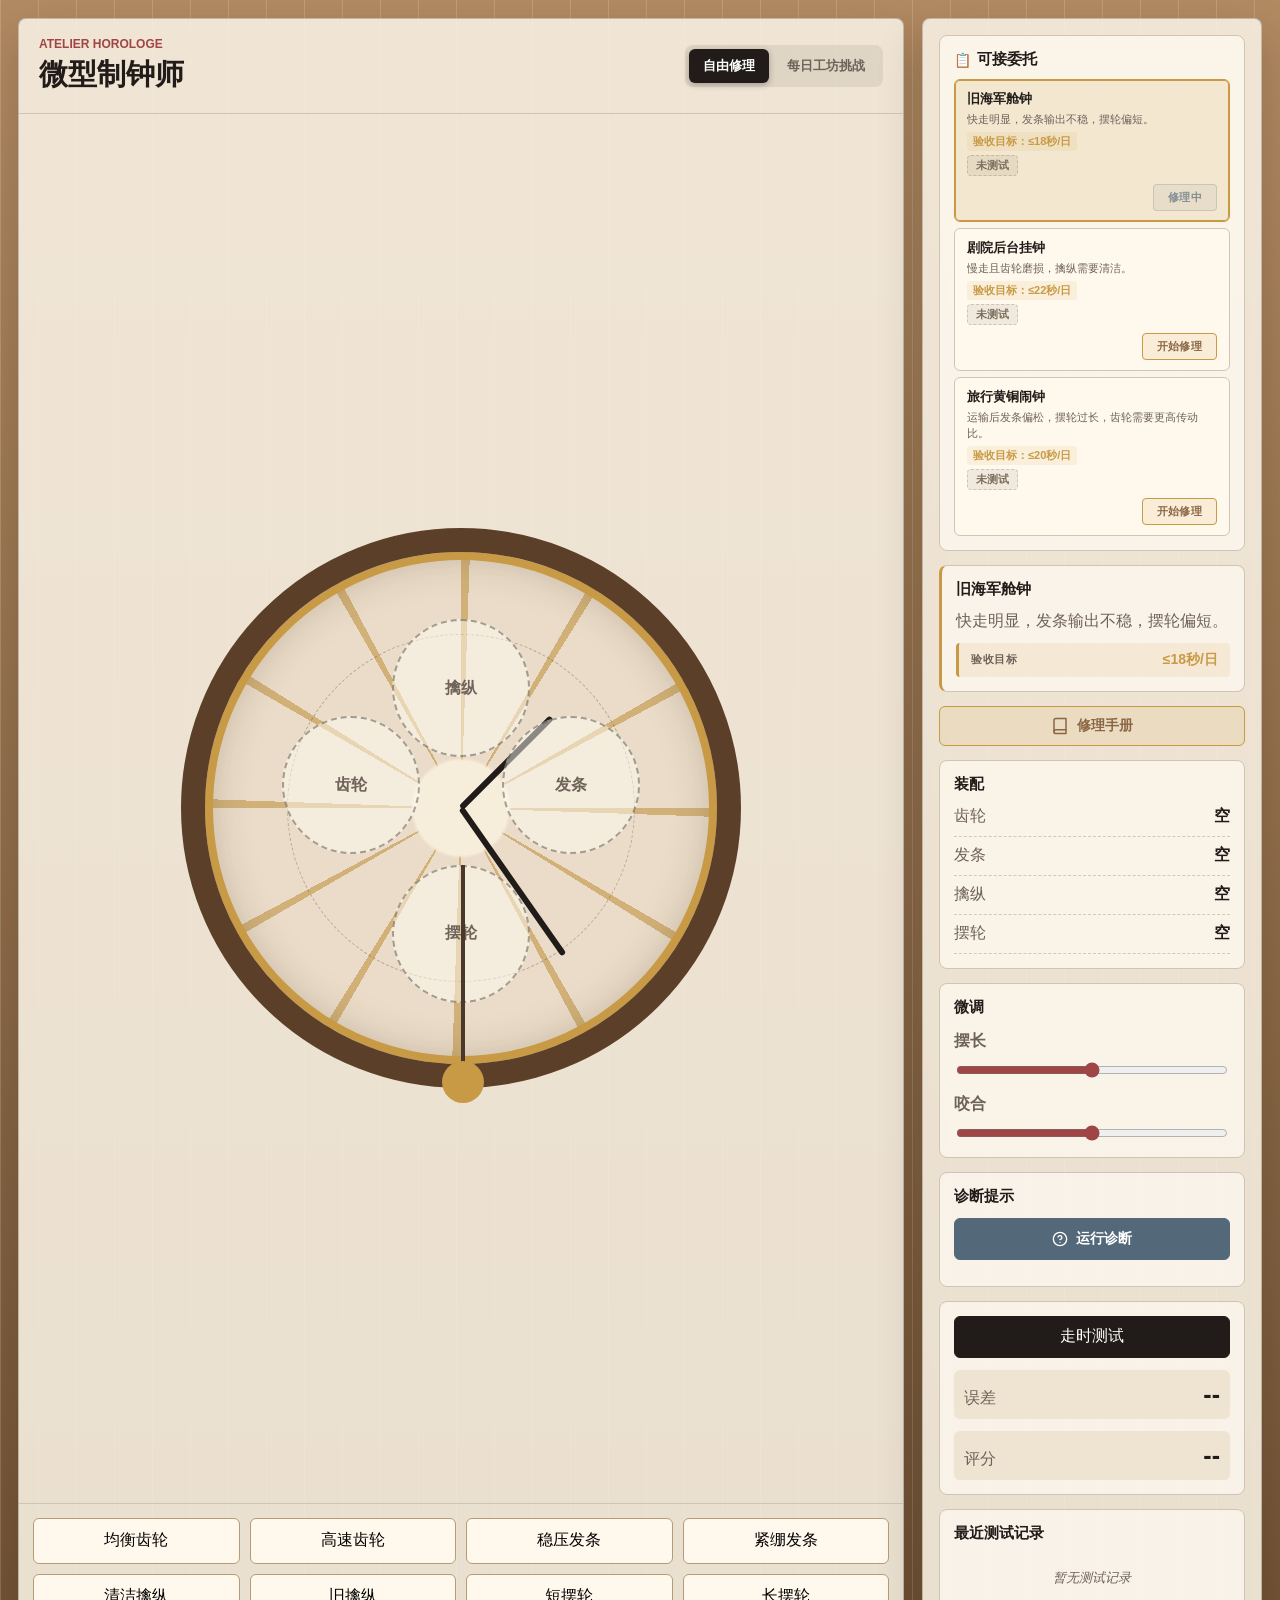
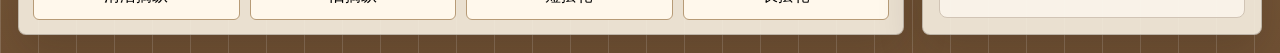
==== commit 9a5daf7f: ".41104836935399:db61fc6a8253e7ddfdd1f75e06a80b09_6a2ec50feaec315a924a5f0e.6a2ecbdaeaec315a924a6503.6" ====
--- a/index.html
+++ b/index.html
@@ -14,6 +14,10 @@
             <p>Atelier Horologe</p>
             <h1>微型制钟师</h1>
           </div>
+          <div class="mode-switch">
+            <button class="mode-btn active" data-mode="free">自由修理</button>
+            <button class="mode-btn" data-mode="daily">每日工坊挑战</button>
+          </div>
         </header>
 
         <div class="clock-shell">
@@ -41,10 +45,26 @@
       </section>
 
       <aside class="side">
-        <section class="commission-board">
-          <h2>可接委托</h2>
-          <ul id="jobList" class="job-list"></ul>
-        </section>
+          <section class="daily-challenge" id="dailyChallenge" style="display:none;">
+            <header class="challenge-header">
+              <h2>每日工坊挑战</h2>
+              <span class="challenge-date" id="challengeDate"></span>
+            </header>
+            <div class="challenge-score">
+              <span>今日总评分</span>
+              <strong id="challengeTotalScore">--</strong>
+            </div>
+            <ul class="challenge-jobs" id="challengeJobs"></ul>
+            <section class="inventory">
+              <h3>今日零件库存</h3>
+              <div class="inventory-grid" id="inventoryGrid"></div>
+            </section>
+          </section>
+
+          <section class="commission-board" id="commissionBoard">
+            <h2>可接委托</h2>
+            <ul id="jobList" class="job-list"></ul>
+          </section>
 
         <section class="job active-job">
           <h2 id="jobName">旧海军舱钟</h2>
@@ -241,6 +261,14 @@
       </div>
     </div>
 
-    <script src="./script.js"></script>
+    <script src="./data.js"></script>
+    <script src="./calc.js"></script>
+    <script src="./store.js"></script>
+    <script src="./dom.js"></script>
+    <script src="./diagnostics.js"></script>
+    <script src="./manual.js"></script>
+    <script src="./renderer.js"></script>
+    <script src="./events.js"></script>
+    <script src="./app.js"></script>
   </body>
 </html>
--- a/styles.css
+++ b/styles.css
@@ -1622,3 +1622,375 @@
     flex-direction: column;
   }
 }
+
+.mode-switch {
+  display: flex;
+  gap: 4px;
+  padding: 4px;
+  background: rgba(33, 28, 25, 0.08);
+  border-radius: 8px;
+}
+
+.mode-btn {
+  padding: 8px 14px;
+  border: none;
+  border-radius: 6px;
+  background: transparent;
+  color: var(--muted);
+  font-size: 13px;
+  font-weight: 700;
+  cursor: pointer;
+  transition: all 0.2s ease;
+  white-space: nowrap;
+}
+
+.mode-btn:hover:not(.active) {
+  color: var(--ink);
+  background: rgba(255, 255, 255, 0.5);
+}
+
+.mode-btn.active {
+  background: var(--ink);
+  color: white;
+  box-shadow: 0 2px 6px rgba(33, 28, 25, 0.3);
+}
+
+.daily-challenge {
+  border: 1px solid var(--line);
+  border-radius: 8px;
+  background: rgba(255, 250, 241, 0.72);
+  padding: 14px;
+  display: grid;
+  gap: 12px;
+}
+
+.challenge-header {
+  display: flex;
+  align-items: center;
+  justify-content: space-between;
+  margin-bottom: 4px;
+}
+
+.challenge-header h2 {
+  display: flex;
+  align-items: center;
+  gap: 6px;
+}
+
+.challenge-header h2::before {
+  content: "🏆";
+  font-size: 14px;
+}
+
+.challenge-date {
+  font-size: 11px;
+  color: var(--muted);
+  font-weight: 700;
+  padding: 3px 8px;
+  background: rgba(122, 110, 93, 0.1);
+  border-radius: 4px;
+}
+
+.challenge-score {
+  display: flex;
+  align-items: baseline;
+  justify-content: space-between;
+  padding: 12px 14px;
+  background: var(--ink);
+  color: white;
+  border-radius: 6px;
+}
+
+.challenge-score span {
+  font-size: 12px;
+  opacity: 0.7;
+}
+
+.challenge-score strong {
+  font-size: 24px;
+  font-variant-numeric: tabular-nums;
+}
+
+.challenge-jobs {
+  list-style: none;
+  margin: 0;
+  padding: 0;
+  display: grid;
+  gap: 8px;
+}
+
+.challenge-job-item {
+  display: grid;
+  gap: 6px;
+  padding: 12px;
+  border: 1px solid var(--line);
+  border-radius: 6px;
+  background: #fff8ec;
+  cursor: pointer;
+  transition: all 0.15s ease;
+  position: relative;
+}
+
+.challenge-job-item:hover:not(.completed):not(.locked):not(.is-disabled) {
+  background: #fff1d6;
+  border-color: var(--brass);
+  transform: translateY(-1px);
+  box-shadow: 0 2px 6px rgba(34, 24, 16, 0.08);
+}
+
+.challenge-job-item.active {
+  background: rgba(200, 154, 69, 0.15);
+  border-color: var(--brass);
+  box-shadow: inset 0 0 0 1px var(--brass);
+}
+
+.challenge-job-item.completed {
+  opacity: 0.75;
+  background: rgba(92, 148, 110, 0.08);
+  border-color: rgba(92, 148, 110, 0.3);
+}
+
+.challenge-job-item.attempted {
+  background: rgba(184, 84, 84, 0.06);
+  border-color: rgba(184, 84, 84, 0.25);
+}
+
+.challenge-job-item.locked {
+  opacity: 0.5;
+  cursor: not-allowed;
+  background: rgba(122, 110, 93, 0.06);
+}
+
+.challenge-job-item.locked::after {
+  content: "🔒";
+  position: absolute;
+  top: 12px;
+  right: 12px;
+  font-size: 14px;
+}
+
+.challenge-job-item.is-disabled {
+  pointer-events: none;
+}
+
+.challenge-job-order {
+  position: absolute;
+  top: -8px;
+  left: -8px;
+  width: 24px;
+  height: 24px;
+  display: grid;
+  place-items: center;
+  background: var(--ruby);
+  color: white;
+  border-radius: 50%;
+  font-size: 12px;
+  font-weight: 900;
+  box-shadow: 0 2px 4px rgba(159, 69, 69, 0.3);
+}
+
+.challenge-job-item.completed .challenge-job-order {
+  background: #5c946e;
+}
+
+.challenge-job-item.attempted .challenge-job-order {
+  background: #b85454;
+}
+
+.challenge-job-name {
+  font-weight: 800;
+  font-size: 13px;
+  color: var(--ink);
+  padding-right: 24px;
+}
+
+.challenge-job-fault {
+  font-size: 11px;
+  color: var(--muted);
+  line-height: 1.45;
+}
+
+.challenge-job-target {
+  font-size: 11px;
+  font-weight: 700;
+  color: var(--brass);
+  padding: 2px 6px;
+  background: rgba(200, 154, 69, 0.1);
+  border-radius: 3px;
+  width: fit-content;
+}
+
+.challenge-job-result {
+  display: flex;
+  align-items: center;
+  justify-content: space-between;
+  margin-top: 4px;
+  padding-top: 8px;
+  border-top: 1px dashed var(--line);
+}
+
+.challenge-job-result .challenge-result-icon {
+  font-size: 12px;
+  font-weight: 900;
+  padding: 2px 6px;
+  border-radius: 3px;
+}
+
+.challenge-job-result .challenge-result-icon.history-accepted {
+  background: rgba(92, 148, 110, 0.15);
+  color: #5c946e;
+}
+
+.challenge-job-result .challenge-result-icon.history-rejected {
+  background: rgba(184, 84, 84, 0.15);
+  color: #b85454;
+}
+
+.challenge-job-result .challenge-score-badge {
+  font-size: 11px;
+  font-weight: 900;
+  padding: 2px 8px;
+  border-radius: 4px;
+  color: white;
+}
+
+.challenge-score-badge.score-s { background: #b8860b; }
+.challenge-score-badge.score-a { background: var(--ruby); }
+.challenge-score-badge.score-b { background: var(--steel); }
+.challenge-score-badge.score-c { background: #7a6e5d; }
+.challenge-score-badge.score-d { background: #5a4f42; }
+
+.challenge-job-result .challenge-result-error {
+  font-size: 11px;
+  color: var(--muted);
+  font-weight: 700;
+}
+
+.challenge-job-result .challenge-result-error strong {
+  color: var(--ink);
+}
+
+.challenge-all-done {
+  padding: 14px;
+  text-align: center;
+  background: rgba(92, 148, 110, 0.12);
+  border: 1px solid #5c946e;
+  border-radius: 6px;
+  color: #2d5a3d;
+  font-weight: 800;
+}
+
+.challenge-all-done::before {
+  content: "🎉 ";
+}
+
+.inventory {
+  padding-top: 12px;
+  border-top: 1px solid var(--line);
+}
+
+.inventory h3 {
+  margin: 0 0 10px;
+  font-size: 13px;
+  color: var(--ruby);
+  text-transform: uppercase;
+  letter-spacing: 1px;
+  display: flex;
+  align-items: center;
+  gap: 6px;
+}
+
+.inventory h3::before {
+  content: "📦";
+  font-size: 12px;
+}
+
+.inventory-grid {
+  display: grid;
+  grid-template-columns: 1fr 1fr;
+  gap: 6px;
+}
+
+.inventory-item {
+  display: flex;
+  align-items: center;
+  justify-content: space-between;
+  padding: 8px 10px;
+  background: #fff8ec;
+  border: 1px solid var(--line);
+  border-radius: 6px;
+  font-size: 12px;
+  transition: all 0.2s ease;
+}
+
+.inventory-item.out-of-stock {
+  opacity: 0.5;
+  background: rgba(122, 110, 93, 0.06);
+}
+
+.inventory-part-name {
+  font-weight: 700;
+  color: var(--ink);
+}
+
+.inventory-count {
+  display: grid;
+  place-items: center;
+  min-width: 28px;
+  height: 22px;
+  padding: 0 8px;
+  background: var(--steel);
+  color: white;
+  border-radius: 4px;
+  font-weight: 900;
+  font-size: 12px;
+  font-variant-numeric: tabular-nums;
+}
+
+.inventory-item.out-of-stock .inventory-count {
+  background: var(--ruby);
+}
+
+.inventory-item.highlight {
+  animation: inventoryHighlight 0.5s ease;
+  box-shadow: 0 0 0 3px rgba(200, 154, 69, 0.5);
+  border-color: var(--brass);
+}
+
+@keyframes inventoryHighlight {
+  0%, 100% { box-shadow: 0 0 0 3px rgba(200, 154, 69, 0.5); }
+  50% { box-shadow: 0 0 0 6px rgba(200, 154, 69, 0.25); }
+}
+
+.parts button .part-stock {
+  display: inline-block;
+  margin-left: 6px;
+  padding: 1px 6px;
+  background: var(--steel);
+  color: white;
+  border-radius: 3px;
+  font-size: 10px;
+  font-weight: 900;
+  font-variant-numeric: tabular-nums;
+}
+
+.parts button.out-of-stock .part-stock {
+  background: var(--ruby);
+}
+
+@media (max-width: 600px) {
+  .mode-switch {
+    width: 100%;
+  }
+
+  .mode-btn {
+    flex: 1;
+    text-align: center;
+    font-size: 12px;
+    padding: 10px 8px;
+  }
+
+  .inventory-grid {
+    grid-template-columns: 1fr;
+  }
+}
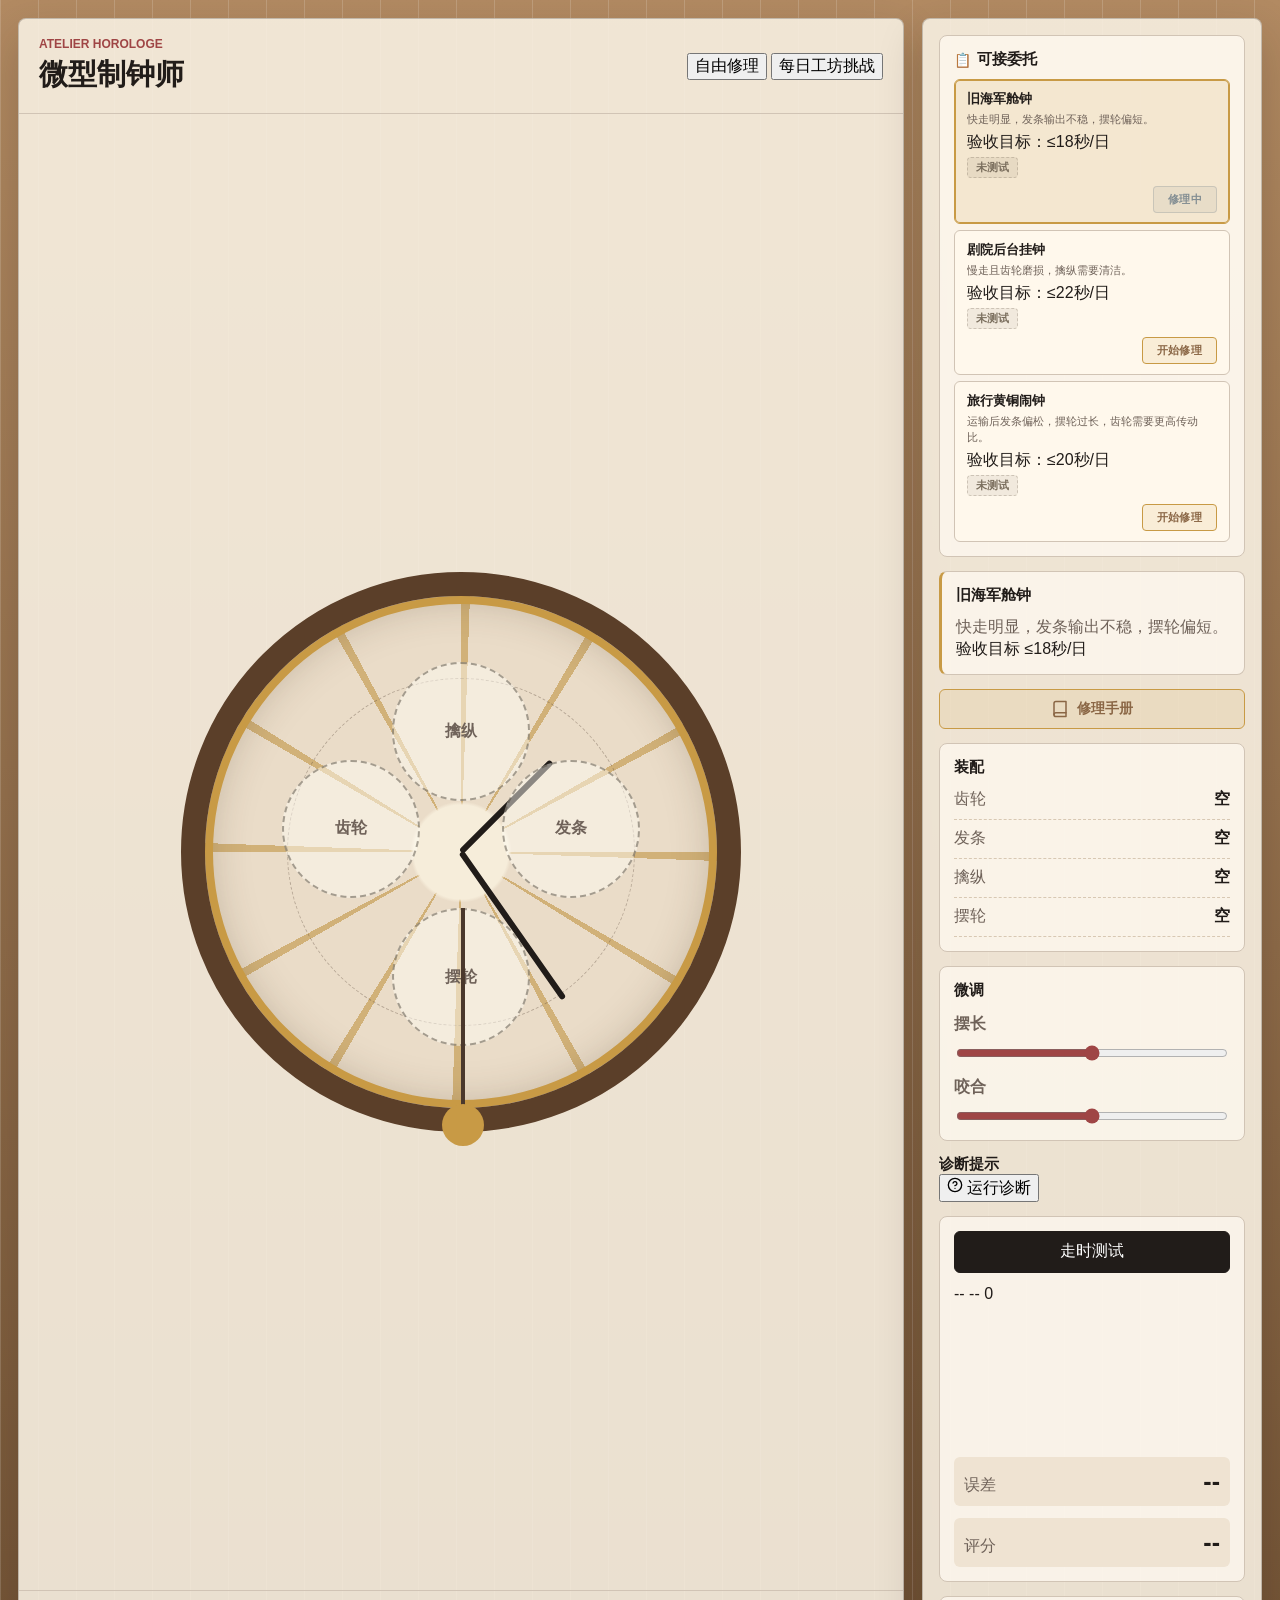
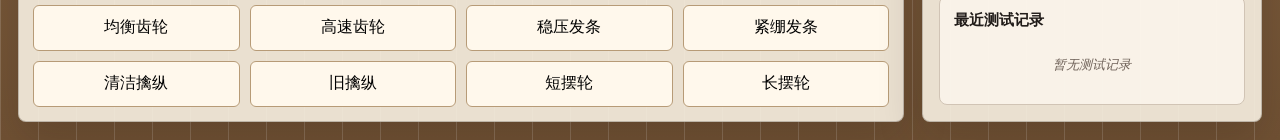
==== commit 5554a760: ".41104836935399:6be2b8faf8894ff7e7779aa8ecb5cf82_6a2ed371eaec315a924a6aa9.6a2ed377eaec315a924a6aab.6" ====
--- a/index.html
+++ b/index.html
@@ -113,6 +113,38 @@
 
         <section class="test">
           <button id="testBtn">走时测试</button>
+          <div class="test-trend-chart" id="trendChart" aria-label="误差趋势图">
+            <div class="trend-y-axis">
+              <span class="trend-y-max" id="trendYMax">--</span>
+              <span class="trend-y-mid" id="trendYMid">--</span>
+              <span class="trend-y-min">0</span>
+            </div>
+            <div class="trend-plot-area">
+              <svg class="trend-svg" id="trendSvg" viewBox="0 0 200 100" preserveAspectRatio="none">
+                <line class="trend-grid-line" x1="0" y1="25" x2="200" y2="25" />
+                <line class="trend-grid-line" x1="0" y1="50" x2="200" y2="50" />
+                <line class="trend-grid-line" x1="0" y1="75" x2="200" y2="75" />
+                <line class="trend-target-line" id="trendTargetLine" x1="0" y1="50" x2="200" y2="50" stroke-dasharray="4,4" />
+                <polyline class="trend-line" id="trendLine" points="" fill="none" />
+              </svg>
+              <div class="trend-points" id="trendPoints"></div>
+            </div>
+            <div class="trend-x-axis" id="trendXAxis"></div>
+          </div>
+          <div class="test-stats" id="testStats" style="display:none;">
+            <div class="stat-item">
+              <span class="stat-label">平均误差</span>
+              <strong class="stat-value" id="statMean">--</strong>
+            </div>
+            <div class="stat-item">
+              <span class="stat-label">波动范围</span>
+              <strong class="stat-value" id="statRange">--</strong>
+            </div>
+            <div class="stat-item">
+              <span class="stat-label">趋势</span>
+              <strong class="stat-value" id="statTrend">--</strong>
+            </div>
+          </div>
           <div class="readout">
             <span>误差</span>
             <strong id="errorReadout">--</strong>
@@ -121,6 +153,7 @@
             <span>评分</span>
             <strong id="scoreReadout">--</strong>
           </div>
+          <div class="test-attempt-info" id="testAttemptInfo"></div>
         </section>
 
         <section class="test-history">
@@ -225,8 +258,29 @@
                 <li>
                   <span class="tune-icon tune-rand">≈</span>
                   <div>
-                    <strong>测试随机波动</strong>
-                    <p>±2.5 秒（由系统随机注入，模拟真实走时波动）</p>
+                    <strong>多轮采样测试</strong>
+                    <p>每次测试分 6 次采样，显示误差趋势，最终结果取平均值</p>
+                  </div>
+                </li>
+                <li>
+                  <span class="tune-icon tune-missing">⚙</span>
+                  <div>
+                    <strong>委托特性</strong>
+                    <p>每个委托有独特的基线漂移和波动特性，需根据趋势微调</p>
+                  </div>
+                </li>
+                <li>
+                  <span class="tune-icon tune-diff">📊</span>
+                  <div>
+                    <strong>趋势分析</strong>
+                    <p>观察误差走势，稳定/改善/变差 帮助判断校准方向</p>
+                  </div>
+                </li>
+                <li>
+                  <span class="tune-icon tune-length">🔁</span>
+                  <div>
+                    <strong>可复现性</strong>
+                    <p>相同配置重复测试结果相近，更换零件/微调后重新计数</p>
                   </div>
                 </li>
               </ul>
--- a/styles.css
+++ b/styles.css
@@ -349,31 +349,6 @@
   line-height: 1.5;
 }
 
-.job-acceptance {
-  margin-top: 10px;
-  padding: 8px 12px;
-  background: rgba(200, 154, 69, 0.12);
-  border-left: 3px solid var(--brass);
-  border-radius: 4px;
-  display: flex;
-  justify-content: space-between;
-  align-items: center;
-}
-
-.acceptance-label {
-  font-size: 11px;
-  color: var(--muted);
-  font-weight: 700;
-  text-transform: uppercase;
-  letter-spacing: 0.5px;
-}
-
-.acceptance-value {
-  font-size: 14px;
-  font-weight: 800;
-  color: var(--brass);
-}
-
 .commission-board {
   border: 1px solid var(--line);
   border-radius: 8px;
@@ -452,16 +427,6 @@
   -webkit-line-clamp: 2;
   -webkit-box-orient: vertical;
   overflow: hidden;
-}
-
-.job-list-item-target {
-  font-size: 11px;
-  font-weight: 700;
-  color: var(--brass);
-  padding: 2px 6px;
-  background: rgba(200, 154, 69, 0.1);
-  border-radius: 3px;
-  width: fit-content;
 }
 
 .job-list-item-status {
@@ -483,17 +448,6 @@
   background: rgba(92, 148, 110, 0.12);
   color: #4b7a5c;
   border: 1px solid rgba(92, 148, 110, 0.3);
-}
-
-.job-list-item-status.job-status-completed {
-  background: rgba(92, 148, 110, 0.2);
-  color: #2d5a3d;
-  border: 1px solid #5c946e;
-  font-weight: 800;
-}
-
-.job-list-item-status.job-status-completed::before {
-  content: "✓ ";
 }
 
 .job-list-item-start {
@@ -649,117 +603,6 @@
   filter: grayscale(0.3);
 }
 
-.diagnostics {
-  border: 1px solid var(--line);
-  border-radius: 8px;
-  background: rgba(255, 250, 241, 0.72);
-  padding: 14px;
-  display: grid;
-  gap: 12px;
-}
-
-.diagnose-btn {
-  display: flex;
-  align-items: center;
-  justify-content: center;
-  gap: 8px;
-  width: 100%;
-  min-height: 42px;
-  border: 1px solid var(--steel);
-  border-radius: 6px;
-  color: white;
-  background: var(--steel);
-  font-weight: 800;
-  font-size: 14px;
-  cursor: pointer;
-  transition: opacity 0.2s, background 0.2s, transform 0.1s;
-}
-
-.diagnose-btn:hover:not(:disabled):not(.is-disabled) {
-  background: #3f5364;
-}
-
-.diagnose-btn:disabled,
-.diagnose-btn.is-disabled {
-  opacity: 0.45;
-  cursor: not-allowed;
-  background: #5a4f42;
-}
-
-.diagnose-btn svg {
-  flex-shrink: 0;
-}
-
-.diagnostic-tip {
-  min-height: 48px;
-  padding: 12px 14px;
-  border-radius: 6px;
-  font-size: 13px;
-  line-height: 1.55;
-  background: rgba(122, 110, 93, 0.08);
-  border-left: 3px solid var(--muted);
-  color: var(--muted);
-  display: flex;
-  align-items: center;
-  transition: all 0.3s ease;
-}
-
-.diagnostic-tip:empty {
-  padding: 0;
-  border: none;
-  background: transparent;
-  min-height: 0;
-}
-
-.diagnostic-tip.diagnostic-info {
-  background: rgba(83, 104, 121, 0.1);
-  border-left-color: var(--steel);
-  color: var(--steel);
-}
-
-.diagnostic-tip.diagnostic-warn {
-  background: rgba(200, 154, 69, 0.15);
-  border-left-color: var(--brass);
-  color: #8a6a2f;
-}
-
-.diagnostic-tip.diagnostic-error {
-  background: rgba(159, 69, 69, 0.1);
-  border-left-color: var(--ruby);
-  color: var(--ruby);
-}
-
-.diagnostic-tip.diagnostic-good {
-  background: rgba(92, 148, 110, 0.12);
-  border-left-color: #5c946e;
-  color: #4b7a5c;
-}
-
-.diagnostic-tip .tip-icon {
-  font-size: 18px;
-  margin-right: 10px;
-  flex-shrink: 0;
-}
-
-.diagnostic-tip .tip-text {
-  flex: 1;
-}
-
-@keyframes tipReveal {
-  from {
-    opacity: 0;
-    transform: translateY(4px);
-  }
-  to {
-    opacity: 1;
-    transform: translateY(0);
-  }
-}
-
-.diagnostic-tip:not(:empty) {
-  animation: tipReveal 0.3s ease;
-}
-
 .test {
   display: grid;
   gap: 12px;
@@ -781,51 +624,6 @@
 
 .readout strong {
   font-size: 25px;
-}
-
-.acceptance-status {
-  margin-top: 8px;
-  padding: 10px 14px;
-  border-radius: 6px;
-  display: flex;
-  align-items: center;
-  gap: 10px;
-  font-weight: 800;
-  font-size: 13px;
-  animation: acceptanceReveal 0.4s ease;
-}
-
-@keyframes acceptanceReveal {
-  from {
-    opacity: 0;
-    transform: translateY(6px);
-  }
-  to {
-    opacity: 1;
-    transform: translateY(0);
-  }
-}
-
-.acceptance-status.accepted {
-  background: rgba(92, 148, 110, 0.15);
-  border: 1px solid #5c946e;
-  color: #2d5a3d;
-}
-
-.acceptance-status.accepted .status-icon {
-  color: #5c946e;
-  font-size: 16px;
-}
-
-.acceptance-status.rejected {
-  background: rgba(159, 69, 69, 0.12);
-  border: 1px solid var(--ruby);
-  color: var(--ruby);
-}
-
-.acceptance-status.rejected .status-icon {
-  color: var(--ruby);
-  font-size: 16px;
 }
 
 .manual-trigger {
@@ -1104,17 +902,6 @@
   color: var(--muted);
   font-size: 13px;
   line-height: 1.55;
-}
-
-.advice-acceptance {
-  margin-top: 10px;
-  padding: 8px 12px;
-  background: rgba(200, 154, 69, 0.12);
-  border-left: 3px solid var(--brass);
-  border-radius: 4px;
-  display: flex;
-  justify-content: space-between;
-  align-items: center;
 }
 
 .target-list,
@@ -1525,48 +1312,6 @@
 .history-score.score-c { background: #7a6e5d; }
 .history-score.score-d { background: #5a4f42; }
 
-.history-acceptance {
-  display: flex;
-  align-items: center;
-  gap: 6px;
-  margin-bottom: 6px;
-  font-size: 11px;
-  font-weight: 700;
-  padding: 4px 8px;
-  border-radius: 4px;
-  width: fit-content;
-}
-
-.history-acceptance-icon {
-  font-size: 12px;
-}
-
-.history-item.history-accepted {
-  border-left: 3px solid #5c946e;
-}
-
-.history-item.history-accepted .history-acceptance {
-  background: rgba(92, 148, 110, 0.12);
-  color: #4b7a5c;
-}
-
-.history-item.history-accepted .history-acceptance-icon {
-  color: #5c946e;
-}
-
-.history-item.history-rejected {
-  border-left: 3px solid var(--ruby);
-}
-
-.history-item.history-rejected .history-acceptance {
-  background: rgba(159, 69, 69, 0.1);
-  color: var(--ruby);
-}
-
-.history-item.history-rejected .history-acceptance-icon {
-  color: var(--ruby);
-}
-
 .history-error {
   color: var(--muted);
   margin-bottom: 6px;
@@ -1622,375 +1367,3 @@
     flex-direction: column;
   }
 }
-
-.mode-switch {
-  display: flex;
-  gap: 4px;
-  padding: 4px;
-  background: rgba(33, 28, 25, 0.08);
-  border-radius: 8px;
-}
-
-.mode-btn {
-  padding: 8px 14px;
-  border: none;
-  border-radius: 6px;
-  background: transparent;
-  color: var(--muted);
-  font-size: 13px;
-  font-weight: 700;
-  cursor: pointer;
-  transition: all 0.2s ease;
-  white-space: nowrap;
-}
-
-.mode-btn:hover:not(.active) {
-  color: var(--ink);
-  background: rgba(255, 255, 255, 0.5);
-}
-
-.mode-btn.active {
-  background: var(--ink);
-  color: white;
-  box-shadow: 0 2px 6px rgba(33, 28, 25, 0.3);
-}
-
-.daily-challenge {
-  border: 1px solid var(--line);
-  border-radius: 8px;
-  background: rgba(255, 250, 241, 0.72);
-  padding: 14px;
-  display: grid;
-  gap: 12px;
-}
-
-.challenge-header {
-  display: flex;
-  align-items: center;
-  justify-content: space-between;
-  margin-bottom: 4px;
-}
-
-.challenge-header h2 {
-  display: flex;
-  align-items: center;
-  gap: 6px;
-}
-
-.challenge-header h2::before {
-  content: "🏆";
-  font-size: 14px;
-}
-
-.challenge-date {
-  font-size: 11px;
-  color: var(--muted);
-  font-weight: 700;
-  padding: 3px 8px;
-  background: rgba(122, 110, 93, 0.1);
-  border-radius: 4px;
-}
-
-.challenge-score {
-  display: flex;
-  align-items: baseline;
-  justify-content: space-between;
-  padding: 12px 14px;
-  background: var(--ink);
-  color: white;
-  border-radius: 6px;
-}
-
-.challenge-score span {
-  font-size: 12px;
-  opacity: 0.7;
-}
-
-.challenge-score strong {
-  font-size: 24px;
-  font-variant-numeric: tabular-nums;
-}
-
-.challenge-jobs {
-  list-style: none;
-  margin: 0;
-  padding: 0;
-  display: grid;
-  gap: 8px;
-}
-
-.challenge-job-item {
-  display: grid;
-  gap: 6px;
-  padding: 12px;
-  border: 1px solid var(--line);
-  border-radius: 6px;
-  background: #fff8ec;
-  cursor: pointer;
-  transition: all 0.15s ease;
-  position: relative;
-}
-
-.challenge-job-item:hover:not(.completed):not(.locked):not(.is-disabled) {
-  background: #fff1d6;
-  border-color: var(--brass);
-  transform: translateY(-1px);
-  box-shadow: 0 2px 6px rgba(34, 24, 16, 0.08);
-}
-
-.challenge-job-item.active {
-  background: rgba(200, 154, 69, 0.15);
-  border-color: var(--brass);
-  box-shadow: inset 0 0 0 1px var(--brass);
-}
-
-.challenge-job-item.completed {
-  opacity: 0.75;
-  background: rgba(92, 148, 110, 0.08);
-  border-color: rgba(92, 148, 110, 0.3);
-}
-
-.challenge-job-item.attempted {
-  background: rgba(184, 84, 84, 0.06);
-  border-color: rgba(184, 84, 84, 0.25);
-}
-
-.challenge-job-item.locked {
-  opacity: 0.5;
-  cursor: not-allowed;
-  background: rgba(122, 110, 93, 0.06);
-}
-
-.challenge-job-item.locked::after {
-  content: "🔒";
-  position: absolute;
-  top: 12px;
-  right: 12px;
-  font-size: 14px;
-}
-
-.challenge-job-item.is-disabled {
-  pointer-events: none;
-}
-
-.challenge-job-order {
-  position: absolute;
-  top: -8px;
-  left: -8px;
-  width: 24px;
-  height: 24px;
-  display: grid;
-  place-items: center;
-  background: var(--ruby);
-  color: white;
-  border-radius: 50%;
-  font-size: 12px;
-  font-weight: 900;
-  box-shadow: 0 2px 4px rgba(159, 69, 69, 0.3);
-}
-
-.challenge-job-item.completed .challenge-job-order {
-  background: #5c946e;
-}
-
-.challenge-job-item.attempted .challenge-job-order {
-  background: #b85454;
-}
-
-.challenge-job-name {
-  font-weight: 800;
-  font-size: 13px;
-  color: var(--ink);
-  padding-right: 24px;
-}
-
-.challenge-job-fault {
-  font-size: 11px;
-  color: var(--muted);
-  line-height: 1.45;
-}
-
-.challenge-job-target {
-  font-size: 11px;
-  font-weight: 700;
-  color: var(--brass);
-  padding: 2px 6px;
-  background: rgba(200, 154, 69, 0.1);
-  border-radius: 3px;
-  width: fit-content;
-}
-
-.challenge-job-result {
-  display: flex;
-  align-items: center;
-  justify-content: space-between;
-  margin-top: 4px;
-  padding-top: 8px;
-  border-top: 1px dashed var(--line);
-}
-
-.challenge-job-result .challenge-result-icon {
-  font-size: 12px;
-  font-weight: 900;
-  padding: 2px 6px;
-  border-radius: 3px;
-}
-
-.challenge-job-result .challenge-result-icon.history-accepted {
-  background: rgba(92, 148, 110, 0.15);
-  color: #5c946e;
-}
-
-.challenge-job-result .challenge-result-icon.history-rejected {
-  background: rgba(184, 84, 84, 0.15);
-  color: #b85454;
-}
-
-.challenge-job-result .challenge-score-badge {
-  font-size: 11px;
-  font-weight: 900;
-  padding: 2px 8px;
-  border-radius: 4px;
-  color: white;
-}
-
-.challenge-score-badge.score-s { background: #b8860b; }
-.challenge-score-badge.score-a { background: var(--ruby); }
-.challenge-score-badge.score-b { background: var(--steel); }
-.challenge-score-badge.score-c { background: #7a6e5d; }
-.challenge-score-badge.score-d { background: #5a4f42; }
-
-.challenge-job-result .challenge-result-error {
-  font-size: 11px;
-  color: var(--muted);
-  font-weight: 700;
-}
-
-.challenge-job-result .challenge-result-error strong {
-  color: var(--ink);
-}
-
-.challenge-all-done {
-  padding: 14px;
-  text-align: center;
-  background: rgba(92, 148, 110, 0.12);
-  border: 1px solid #5c946e;
-  border-radius: 6px;
-  color: #2d5a3d;
-  font-weight: 800;
-}
-
-.challenge-all-done::before {
-  content: "🎉 ";
-}
-
-.inventory {
-  padding-top: 12px;
-  border-top: 1px solid var(--line);
-}
-
-.inventory h3 {
-  margin: 0 0 10px;
-  font-size: 13px;
-  color: var(--ruby);
-  text-transform: uppercase;
-  letter-spacing: 1px;
-  display: flex;
-  align-items: center;
-  gap: 6px;
-}
-
-.inventory h3::before {
-  content: "📦";
-  font-size: 12px;
-}
-
-.inventory-grid {
-  display: grid;
-  grid-template-columns: 1fr 1fr;
-  gap: 6px;
-}
-
-.inventory-item {
-  display: flex;
-  align-items: center;
-  justify-content: space-between;
-  padding: 8px 10px;
-  background: #fff8ec;
-  border: 1px solid var(--line);
-  border-radius: 6px;
-  font-size: 12px;
-  transition: all 0.2s ease;
-}
-
-.inventory-item.out-of-stock {
-  opacity: 0.5;
-  background: rgba(122, 110, 93, 0.06);
-}
-
-.inventory-part-name {
-  font-weight: 700;
-  color: var(--ink);
-}
-
-.inventory-count {
-  display: grid;
-  place-items: center;
-  min-width: 28px;
-  height: 22px;
-  padding: 0 8px;
-  background: var(--steel);
-  color: white;
-  border-radius: 4px;
-  font-weight: 900;
-  font-size: 12px;
-  font-variant-numeric: tabular-nums;
-}
-
-.inventory-item.out-of-stock .inventory-count {
-  background: var(--ruby);
-}
-
-.inventory-item.highlight {
-  animation: inventoryHighlight 0.5s ease;
-  box-shadow: 0 0 0 3px rgba(200, 154, 69, 0.5);
-  border-color: var(--brass);
-}
-
-@keyframes inventoryHighlight {
-  0%, 100% { box-shadow: 0 0 0 3px rgba(200, 154, 69, 0.5); }
-  50% { box-shadow: 0 0 0 6px rgba(200, 154, 69, 0.25); }
-}
-
-.parts button .part-stock {
-  display: inline-block;
-  margin-left: 6px;
-  padding: 1px 6px;
-  background: var(--steel);
-  color: white;
-  border-radius: 3px;
-  font-size: 10px;
-  font-weight: 900;
-  font-variant-numeric: tabular-nums;
-}
-
-.parts button.out-of-stock .part-stock {
-  background: var(--ruby);
-}
-
-@media (max-width: 600px) {
-  .mode-switch {
-    width: 100%;
-  }
-
-  .mode-btn {
-    flex: 1;
-    text-align: center;
-    font-size: 12px;
-    padding: 10px 8px;
-  }
-
-  .inventory-grid {
-    grid-template-columns: 1fr;
-  }
-}
